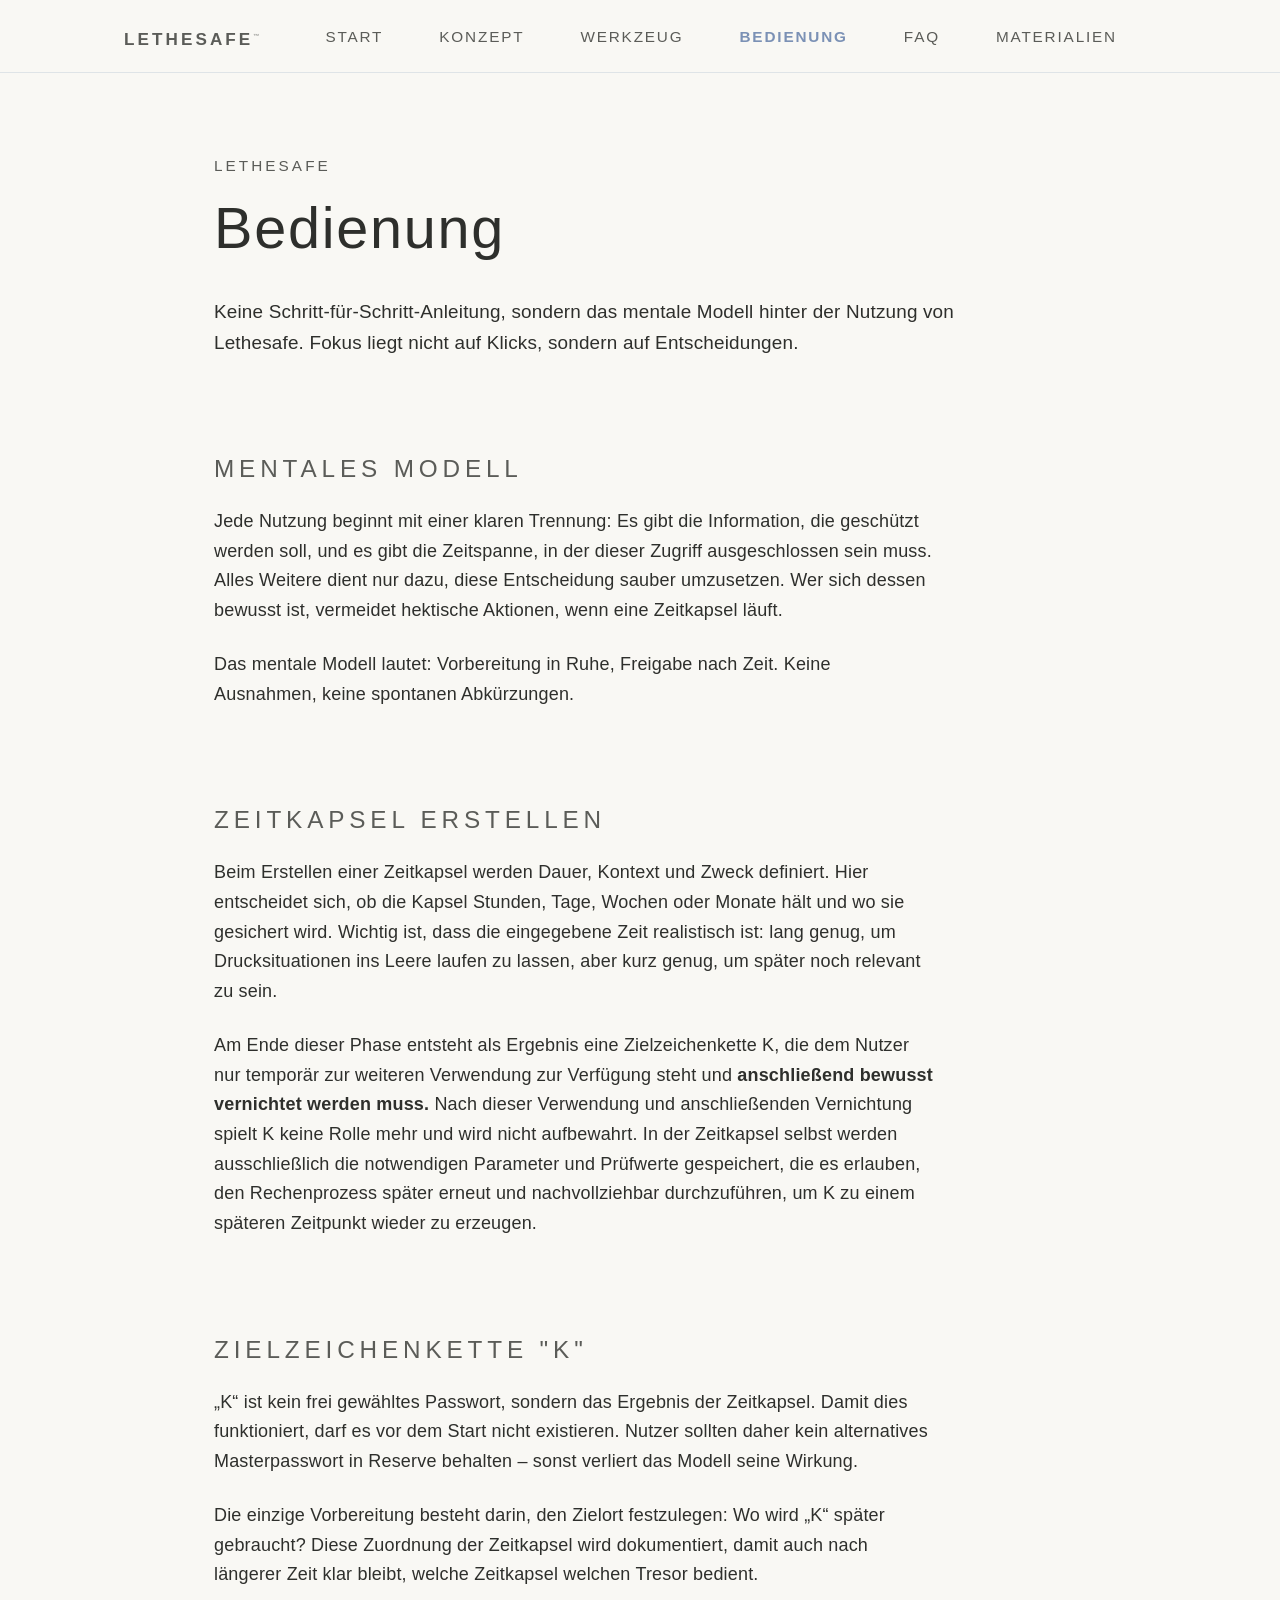
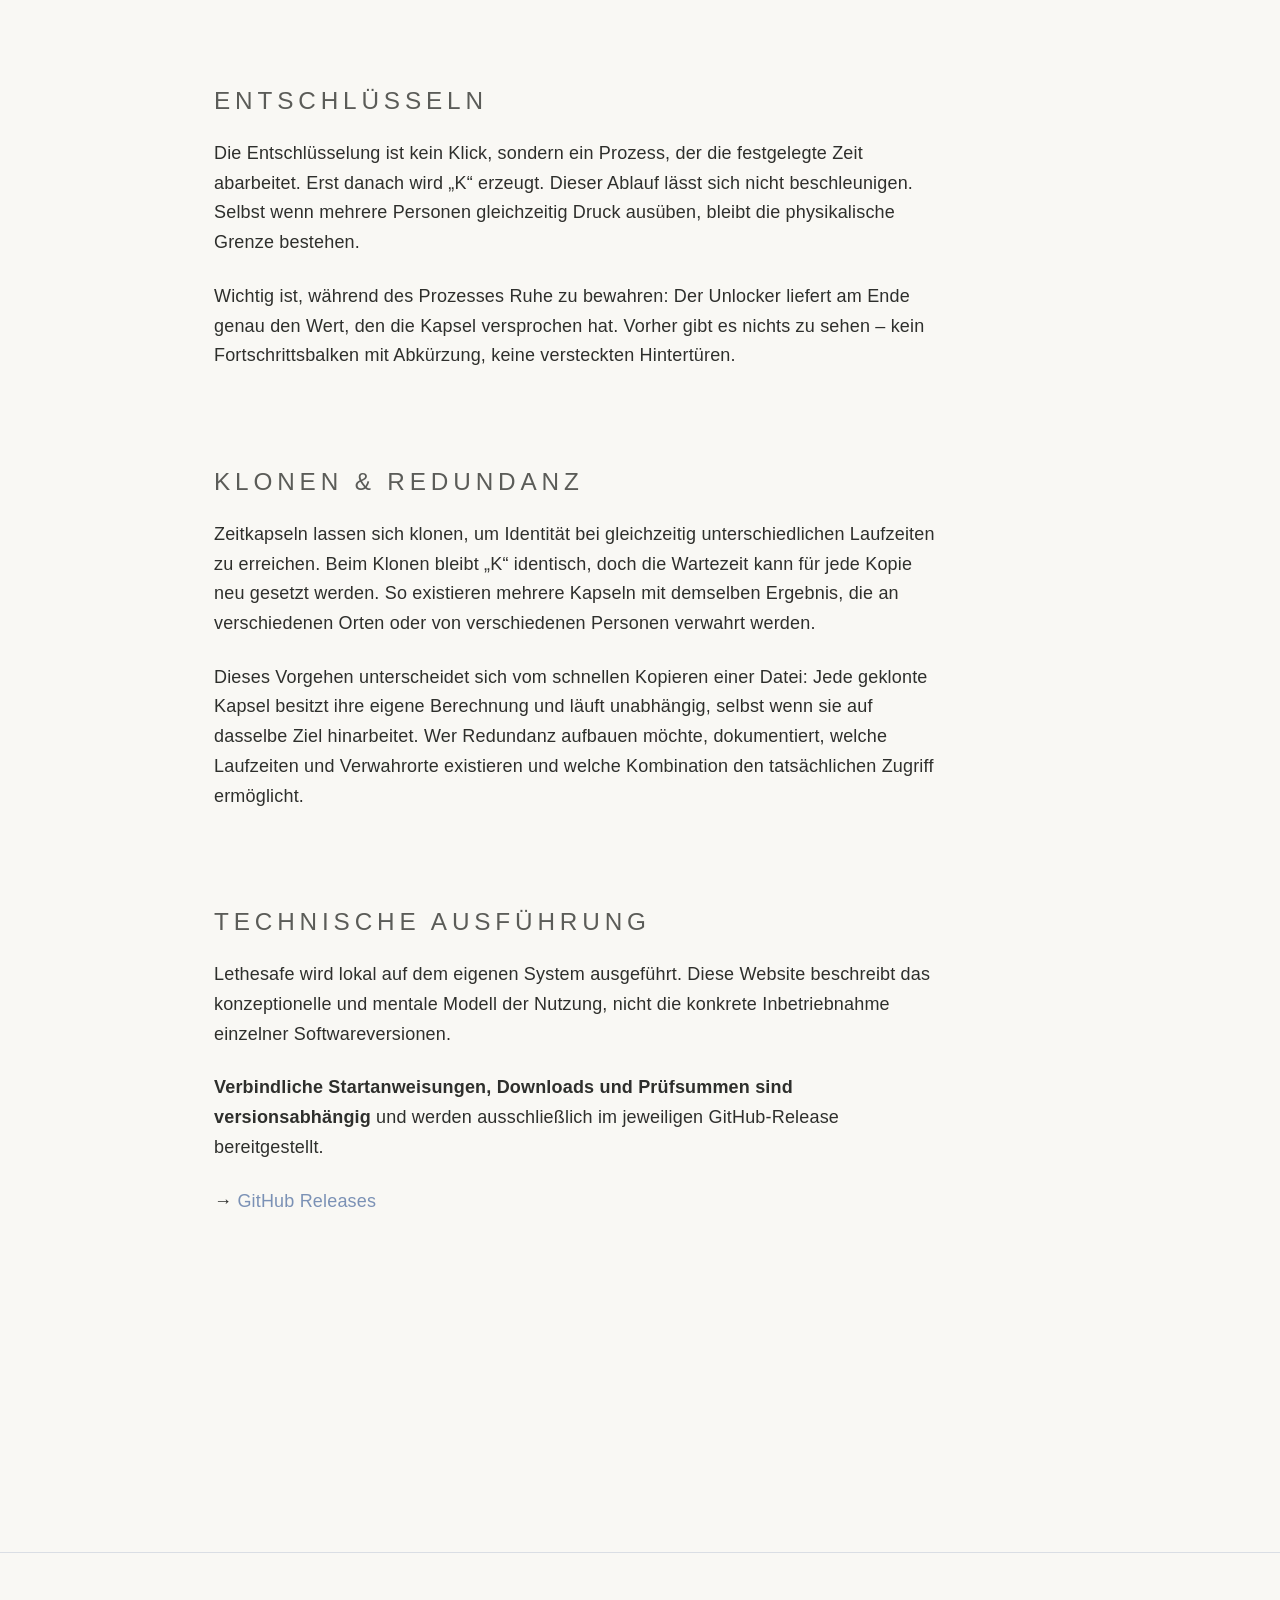
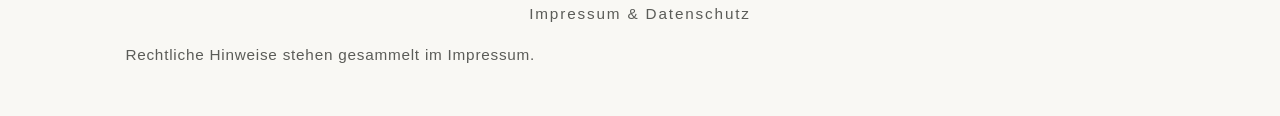
==== bedienung.html @ 9b29e233 "docs: add sitemap, robots.txt and meta descriptions" ====
<!DOCTYPE html>
<html lang="de">

<head>
  <meta charset="UTF-8" />
  <meta name="viewport" content="width=device-width, initial-scale=1.0" />
  <meta name="robots" content="index, follow" />
  <meta name="description"
    content="Diese Seite beschreibt das mentale Modell hinter der Nutzung von Lethesafe. Fokus liegt auf Entscheidungen, Zeitplanung und verantwortungsvoller Anwendung, nicht auf Klickanleitungen." />

  <title>Lethesafe – Bedienung</title>
  <link rel="stylesheet" href="style.css" />
</head>

<body>
  <header class="ls-header">
    <div class="ls-header-inner">
      <a class="ls-brand" href="index.html">Lethesafe<sup style="font-size:0.35em; opacity:0.6;">&trade;</sup></a>
      <nav class="ls-nav" aria-label="Hauptnavigation">
        <a href="index.html">Start</a>
        <a href="konzept.html">Konzept</a>
        <a href="werkzeug.html">Werkzeug</a>
        <a href="bedienung.html" aria-current="page">Bedienung</a>
        <a href="faq.html">FAQ</a>
        <a href="materialien.html">Materialien</a>
      </nav>
    </div>
  </header>

  <main class="ls-longform">
    <section>
      <div class="page-label">Lethesafe</div>
      <h1>Bedienung</h1>
      <p class="page-lead">
        Keine Schritt-für-Schritt-Anleitung, sondern das mentale Modell hinter der Nutzung von Lethesafe. Fokus liegt
        nicht auf Klicks, sondern auf Entscheidungen.
      </p>
    </section>

    <section>
      <h2>Mentales Modell</h2>
      <p>
        Jede Nutzung beginnt mit einer klaren Trennung: Es gibt die Information, die geschützt werden soll, und es gibt
        die Zeitspanne, in der dieser Zugriff ausgeschlossen sein muss. Alles Weitere dient nur dazu, diese Entscheidung
        sauber umzusetzen. Wer sich dessen bewusst ist, vermeidet hektische Aktionen, wenn eine Zeitkapsel läuft.
      </p>
      <p>
        Das mentale Modell lautet: Vorbereitung in Ruhe, Freigabe nach Zeit. Keine Ausnahmen, keine spontanen
        Abkürzungen.
      </p>
    </section>

    <section>
      <h2>Zeitkapsel erstellen</h2>
      <p>
        Beim Erstellen einer Zeitkapsel werden Dauer, Kontext und Zweck definiert. Hier entscheidet sich, ob die Kapsel
        Stunden, Tage, Wochen oder Monate hält und wo sie gesichert wird. Wichtig ist, dass die eingegebene Zeit
        realistisch ist:
        lang genug, um Drucksituationen ins Leere laufen zu lassen, aber kurz genug, um später noch relevant zu sein.
      </p>
      <p>
        Am Ende dieser Phase entsteht als Ergebnis eine Zielzeichenkette K, die dem Nutzer nur temporär zur weiteren
        Verwendung zur Verfügung steht und <b>anschließend bewusst vernichtet werden muss.</b>

        Nach dieser Verwendung und anschließenden Vernichtung spielt K keine Rolle mehr und wird nicht aufbewahrt. In
        der Zeitkapsel selbst werden ausschließlich die notwendigen Parameter und Prüfwerte gespeichert, die es
        erlauben, den Rechenprozess später erneut und nachvollziehbar durchzuführen, um K zu einem späteren Zeitpunkt
        wieder zu erzeugen.
      </p>
    </section>

    <section>
      <h2>Zielzeichenkette "K"</h2>
      <p>
        „K“ ist kein frei gewähltes Passwort, sondern das Ergebnis der Zeitkapsel. Damit dies funktioniert, darf es vor
        dem Start nicht existieren. Nutzer sollten daher kein alternatives Masterpasswort in Reserve
        behalten – sonst verliert das Modell seine Wirkung.
      </p>
      <p>
        Die einzige Vorbereitung besteht darin, den Zielort festzulegen: Wo wird „K“ später gebraucht? Diese Zuordnung
        der Zeitkapsel
        wird dokumentiert, damit auch nach längerer Zeit klar bleibt, welche Zeitkapsel welchen Tresor bedient.
      </p>
    </section>

    <section>
      <h2>Entschlüsseln</h2>
      <p>
        Die Entschlüsselung ist kein Klick, sondern ein Prozess, der die festgelegte Zeit abarbeitet. Erst danach wird
        „K“ erzeugt. Dieser Ablauf lässt sich nicht beschleunigen. Selbst wenn mehrere Personen gleichzeitig Druck
        ausüben, bleibt die physikalische Grenze bestehen.
      </p>
      <p>
        Wichtig ist, während des Prozesses Ruhe zu bewahren: Der Unlocker liefert am Ende genau den Wert, den die Kapsel
        versprochen hat. Vorher gibt es nichts zu sehen – kein Fortschrittsbalken mit Abkürzung, keine versteckten
        Hintertüren.
      </p>
    </section>

    <section>
      <h2>Klonen &amp; Redundanz</h2>
      <p>
        Zeitkapseln lassen sich klonen, um Identität bei gleichzeitig unterschiedlichen Laufzeiten zu erreichen. Beim
        Klonen bleibt „K“ identisch, doch die Wartezeit kann für jede Kopie neu gesetzt werden. So existieren mehrere
        Kapseln mit demselben Ergebnis, die an verschiedenen Orten oder von verschiedenen Personen verwahrt werden.
      </p>
      <p>
        Dieses Vorgehen unterscheidet sich vom schnellen Kopieren einer Datei: Jede geklonte Kapsel besitzt ihre eigene
        Berechnung und läuft unabhängig, selbst wenn sie auf dasselbe Ziel hinarbeitet. Wer Redundanz aufbauen möchte,
        dokumentiert, welche Laufzeiten und Verwahrorte existieren und welche Kombination den tatsächlichen Zugriff
        ermöglicht.
      </p>
    </section>

    <section>
      <h2>Technische Ausführung</h2>
      <p>
        Lethesafe wird lokal auf dem eigenen System ausgeführt.
        Diese Website beschreibt das konzeptionelle und mentale Modell der Nutzung,
        nicht die konkrete Inbetriebnahme einzelner Softwareversionen.
      </p>
      <p>
        <b>Verbindliche Startanweisungen, Downloads und Prüfsummen sind versionsabhängig</b>
        und werden ausschließlich im jeweiligen GitHub-Release bereitgestellt.
      </p>
      <p>
        → <a href="https://github.com/ronsteg/lethesafe-core/releases" target="_blank" rel="noopener">
          GitHub Releases
        </a>
      </p>
    </section>

  </main>

  <footer class="ls-footer">
    <nav class="ls-footer-nav">
      <a href="impressum.html">Impressum &amp; Datenschutz</a>
    </nav>
    <p class="ls-footer-note">Rechtliche Hinweise stehen gesammelt im Impressum.</p>
  </footer>
</body>

</html>
---- style.css ----
:root {
  color-scheme: only light;
  font-size: 18px;
  --bg: #f9f8f4;
  --text: #2e2f2c;
  --muted: #5b5c58;
  --accent: #7b91b5;
}

*,
*::before,
*::after {
  box-sizing: border-box;
}

body {
  margin: 0;
  font-family: "Inter", "Helvetica Neue", Arial, sans-serif;
  background: var(--bg);
  color: var(--text);
  line-height: 1.65;
  letter-spacing: 0.01em;
}

a {
  color: var(--accent);
  text-decoration: none;
  border-bottom: 1px solid transparent;
  transition: border-color 0.2s ease, color 0.2s ease;
}

a:hover,
a:focus-visible {
  border-bottom-color: var(--accent);
}

.ls-header {
  border-bottom: 1px solid rgba(123, 145, 181, 0.2);
  background: var(--bg);
}

.ls-header-inner {
  max-width: 1080px;
  margin: 0 auto;
  padding: 24px 24px 16px;
  display: flex;
  flex-wrap: wrap;
  align-items: center;
  justify-content: space-between;
  gap: 24px;
}

.ls-brand {
  font-weight: 600;
  letter-spacing: 0.18em;
  text-transform: uppercase;
  color: var(--muted);
  font-size: 0.95rem;
  flex: 0 0 auto;
}

.ls-brand sup {
  font-size: 0.6em;
}

.ls-nav {
  display: flex;
  flex: 1 1 auto;
  justify-content: center;
  flex-wrap: wrap;
  gap: 56px;
  letter-spacing: 0.12em;
  font-size: 0.85rem;
  text-transform: uppercase;
}

.ls-nav a {
  color: var(--muted);
  padding-bottom: 6px;
}

.ls-nav a:hover,
.ls-nav a:focus-visible {
  color: var(--text);
}

main {
  max-width: 960px;
  margin: 0 auto;
  padding: 80px 24px 120px;
}

section {
  margin-bottom: 96px;
}

h1,
h2,
h3 {
  font-weight: 500;
  line-height: 1.2;
  margin: 0 0 32px;
  letter-spacing: 0.03em;
}

h1 {
  font-size: clamp(2.4rem, 4.5vw, 3.8rem);
}

h2 {
  font-size: 1.35rem;
  color: var(--muted);
  text-transform: uppercase;
  letter-spacing: 0.2em;
  margin-bottom: 24px;
}

h3 {
  font-size: 1.6rem;
}

p {
  margin: 0 0 24px;
  max-width: 72ch;
}

ul {
  list-style: none;
  padding: 0;
  margin: 0;
  display: grid;
  gap: 8px;
}

ul li {
  padding-left: 0;
}

.hero {
  text-align: center;
  padding-top: 40px;
}

.hero p {
  margin-left: auto;
  margin-right: auto;
}

.hero .subline {
  font-size: 1.2rem;
  color: var(--muted);
}

.hero .note {
  font-size: 1rem;
  color: var(--muted);
  letter-spacing: 0.08em;
  text-transform: uppercase;
}

.timeline {
  display: flex;
  align-items: center;
  justify-content: space-between;
  gap: 48px;
  margin: 64px auto 8px;
  color: var(--muted);
  font-size: 1rem;
  max-width: 860px;
}

.timeline .line {
  flex: 1 1 100%;
  height: 1px;
  background: var(--accent);
}

.timeline-label {
  text-align: center;
  color: var(--muted);
  font-size: 0.9rem;
  letter-spacing: 0.3em;
}

.list-inline {
  grid-template-columns: repeat(auto-fit, minmax(160px, 1fr));
  gap: 16px;
  text-transform: uppercase;
  letter-spacing: 0.15em;
  font-size: 0.85rem;
  color: var(--muted);
}

.section-title {
  font-size: 1rem;
  font-weight: 600;
  letter-spacing: 0.25em;
  color: var(--muted);
  margin-bottom: 20px;
  text-transform: uppercase;
}

.problem-text,
.page-lead {
  font-size: 1.05rem;
}

.perspective {
  text-align: center;
}

.perspective .core {
  font-size: 1.5rem;
  line-height: 1.5;
  margin-bottom: 40px;
}

.comparison {
  display: grid;
  grid-template-columns: repeat(auto-fit, minmax(260px, 1fr));
  gap: 24px;
  border-top: 1px solid rgba(123, 145, 181, 0.4);
  border-bottom: 1px solid rgba(123, 145, 181, 0.4);
  padding: 32px 0;
}

.comparison div {
  padding: 8px 0;
}

.comparison strong {
  text-transform: uppercase;
  letter-spacing: 0.2em;
  font-size: 0.85rem;
  color: var(--muted);
}

.comparison p {
  margin-top: 12px;
}

.flow {
  display: grid;
  justify-items: center;
  gap: 12px;
  font-size: 1.05rem;
}

.flow span {
  text-align: center;
}

.flow .focus {
  color: var(--accent);
  font-weight: 600;
  letter-spacing: 0.15em;
}

.highlight {
  font-weight: 600;
  font-size: 1.3rem;
  margin-top: 40px;
  color: var(--text);
  text-align: center;
}

.k-info ul {
  gap: 12px;
}

.merksatz {
  font-size: 1.2rem;
  text-align: center;
  color: var(--accent);
  letter-spacing: 0.08em;
  margin-top: 32px;
}

.status-grid {
  display: grid;
  grid-template-columns: repeat(auto-fit, minmax(200px, 1fr));
  gap: 16px;
}

.status-item {
  border-top: 1px solid rgba(123, 145, 181, 0.5);
  padding-top: 12px;
  font-size: 0.95rem;
}

.cta {
  border-top: 1px solid rgba(123, 145, 181, 0.4);
  padding-top: 32px;
  display: flex;
  flex-wrap: wrap;
  gap: 16px;
  justify-content: center;
}

.cta a {
  color: var(--accent);
  letter-spacing: 0.1em;
}

.materials-links {
  display: grid;
  gap: 12px;
  margin-top: 24px;
  margin-bottom: 40px;
}

.materials-links a {
  color: var(--accent);
  letter-spacing: 0.04em;
}

.ls-placeholder {
  max-width: 64ch;
  font-size: 1.05rem;
}

.page-label {
  font-size: 0.85rem;
  letter-spacing: 0.2em;
  text-transform: uppercase;
  color: var(--muted);
  margin-bottom: 16px;
}

.ls-longform {
  max-width: 900px;
}

.konzept-timeline {
  display: flex;
  flex-direction: column;
  align-items: center;
  gap: 12px;
  margin: 48px auto 32px;
}

.konzept-timeline svg {
  width: 100%;
  max-width: 700px;
  height: 24px;
}

.konzept-timeline span {
  letter-spacing: 0.08em;
  color: var(--muted);
  font-size: 0.95rem;
}

.konzept-section h2 {
  color: var(--text);
  letter-spacing: 0.08em;
}

.konzept-section .section-number {
  font-size: 0.75rem;
  letter-spacing: 0.35em;
  color: var(--muted);
  text-transform: uppercase;
  display: block;
  margin-bottom: 12px;
}

.konzept-section p {
  max-width: 78ch;
}

a[aria-current="page"] {
  font-weight: bold;
  color: #7b91b5;
}

.ls-footer {
  margin-top: 120px;
  padding: 48px 24px;
  border-top: 1px solid rgba(123, 145, 181, 0.25);
  text-align: center;
  color: var(--muted);
  font-size: 0.85rem;
}

.ls-footer-nav {
  margin-bottom: 16px;
  letter-spacing: 0.12em;
}

.ls-footer-nav a {
  color: var(--muted);
}

.ls-footer-meta {
  opacity: 0.7;
}

.ls-footer-note {
  margin: 0;
  font-size: 0.85rem;
  letter-spacing: 0.05em;
  color: var(--muted);
}

.back-link {
  display: inline-flex;
  align-items: center;
  gap: 8px;
  font-size: 0.9rem;
  letter-spacing: 0.1em;
  margin-bottom: 32px;
}

.back-link::before {
  content: "←";
}

.ls-list {
  list-style: none;
  padding-left: 0;
  margin: 1.2rem 0 1.4rem 0;
}

.ls-list li {
  margin: 0.1rem 0;
}

.ls-faq summary::after {
  content: " (Antwort anzeigen)";
  font-weight: normal;
  font-size: 0.9em;
  opacity: 0.5;
    display: block;
  margin-bottom: 0.8rem;
}

.ls-faq[open] summary::after {
  content: "";
  margin-bottom: 1rem;
}

.ls-faq-block-label {
  margin: 2.5rem 0 1rem;
  letter-spacing: 0.08em;
  text-transform: uppercase;
  opacity: 0.5;
}

/* visuelle Klammer */
.ls-list.framed {
  border-left: 2px solid rgba(0, 0, 0, 0.15);
  padding-left: 1.2rem;
  color: var(--muted);
}

.core {
  color: var(--text);
  letter-spacing: 0.28em;
  text-align: center;
}

@media (max-width: 640px) {
  .ls-header-inner {
    padding: 20px;
  }

  main {
    padding: 60px 20px 80px;
  }

  section {
    margin-bottom: 72px;
  }

  .ls-nav {
    gap: 12px;
    font-size: 0.8rem;
  }

  .timeline {
    flex-direction: column;
  }

  .timeline .line {
    width: 100%;
  }
}
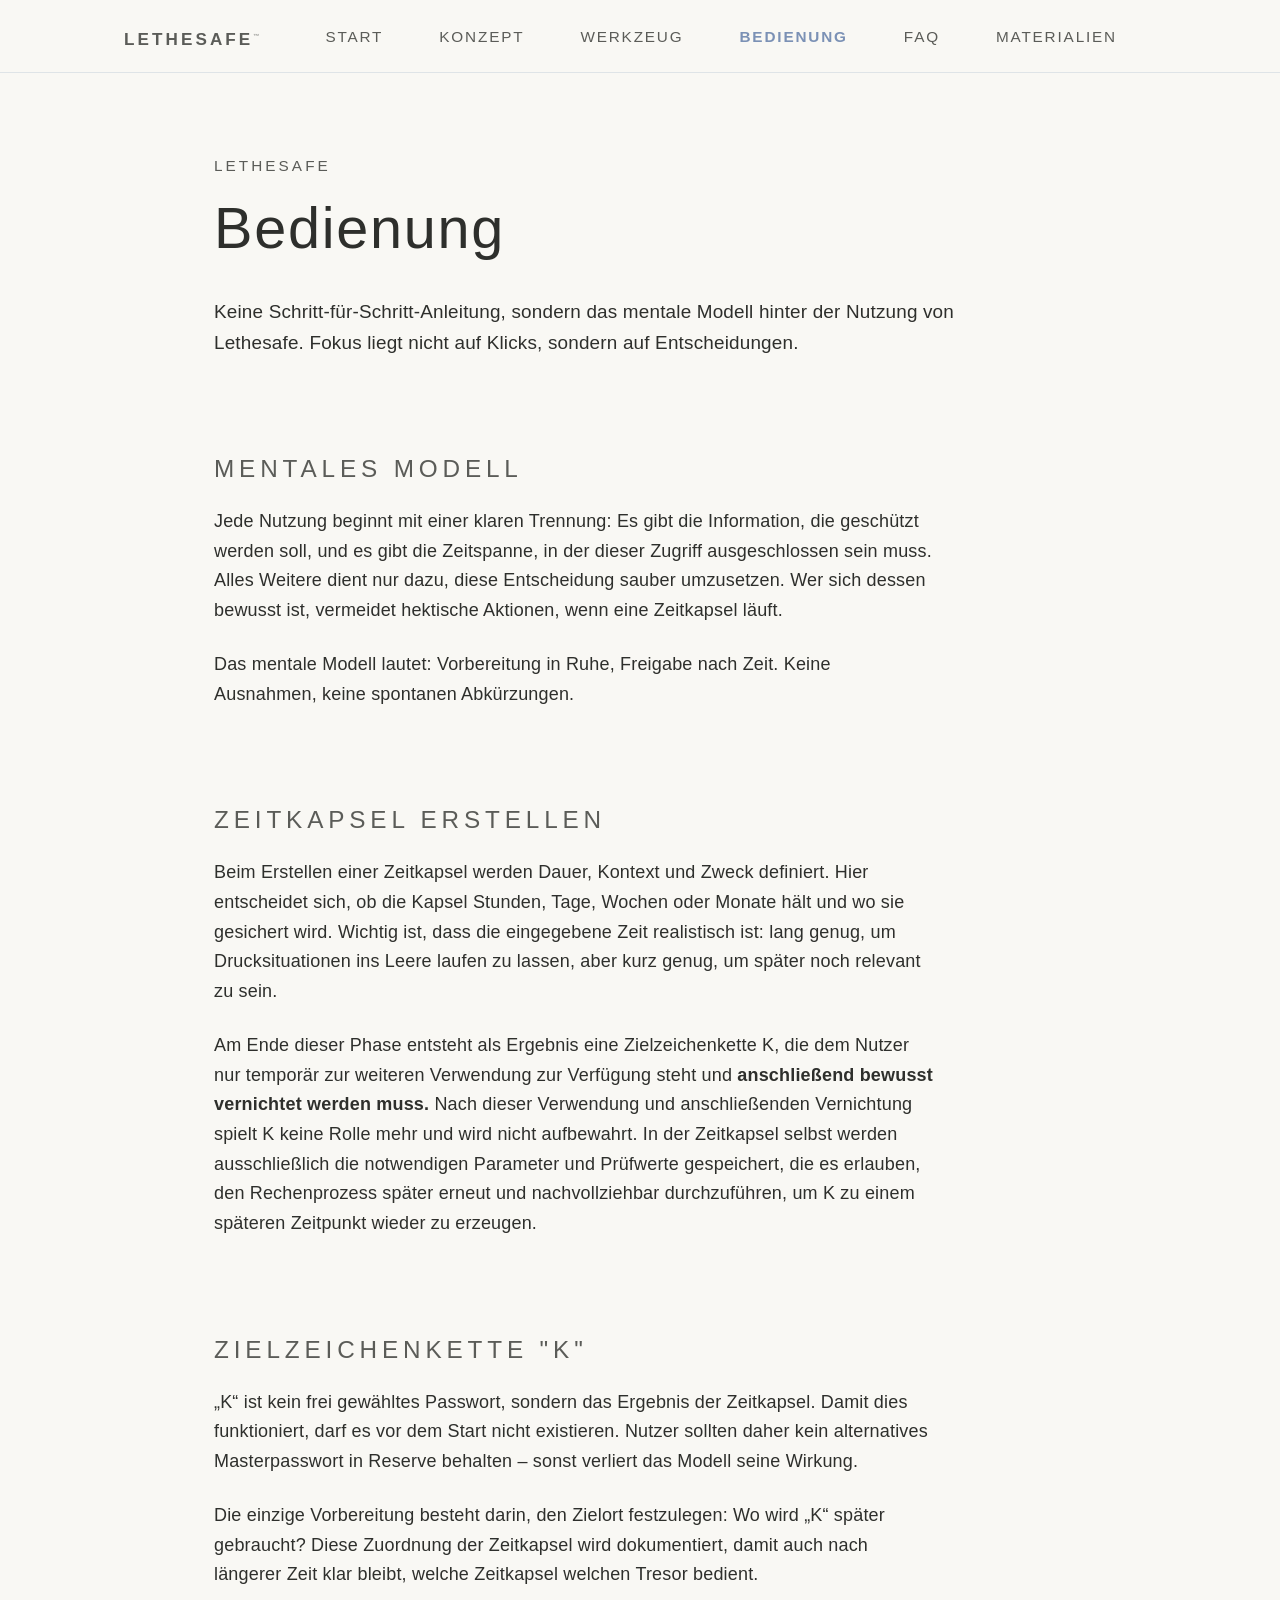
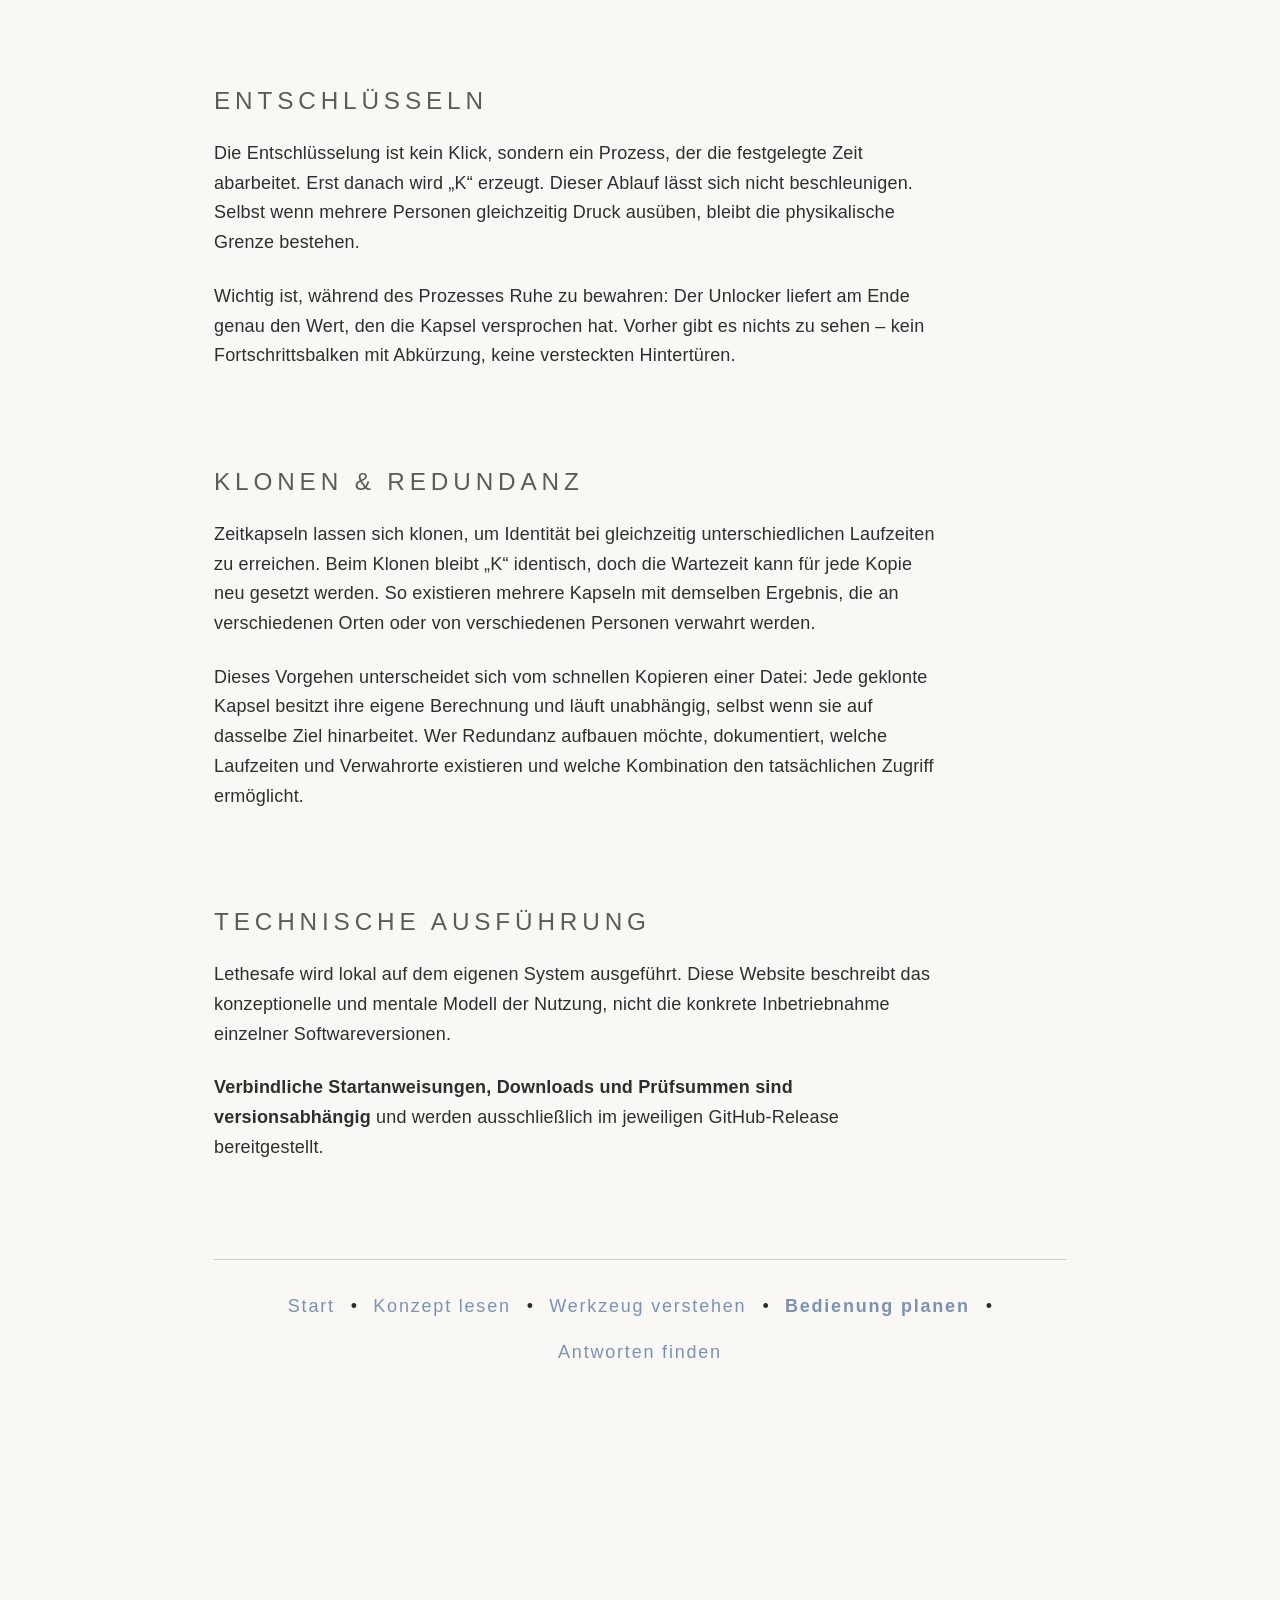
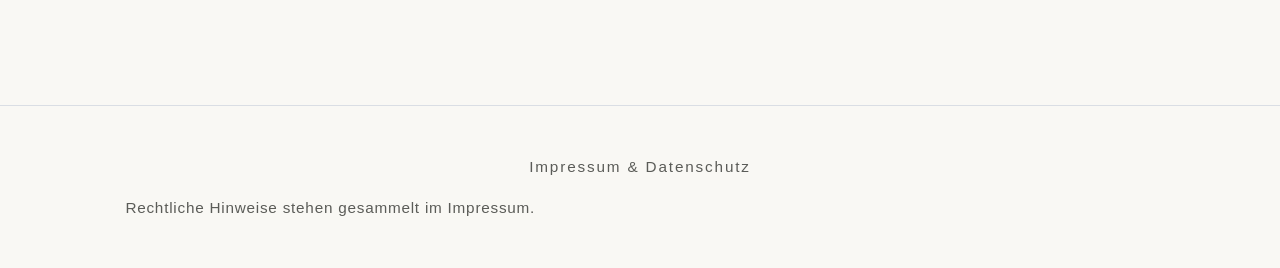
==== commit 82c16324: "Clean up website content, navigation, links, and content references" ====
--- a/bedienung.html
+++ b/bedienung.html
@@ -9,6 +9,8 @@
     content="Diese Seite beschreibt das mentale Modell hinter der Nutzung von Lethesafe. Fokus liegt auf Entscheidungen, Zeitplanung und verantwortungsvoller Anwendung, nicht auf Klickanleitungen." />
 
   <title>Lethesafe – Bedienung</title>
+  <link rel="canonical" href="https://lethesafe.org/bedienung.html">
+  <link rel="alternate" hreflang="de" href="https://lethesafe.org/bedienung.html">
   <link rel="stylesheet" href="style.css" />
 </head>
 
@@ -123,11 +125,16 @@
         <b>Verbindliche Startanweisungen, Downloads und Prüfsummen sind versionsabhängig</b>
         und werden ausschließlich im jeweiligen GitHub-Release bereitgestellt.
       </p>
-      <p>
-        → <a href="https://github.com/ronsteg/lethesafe-core/releases" target="_blank" rel="noopener">
-          GitHub Releases
-        </a>
-      </p>
+    </section>
+
+    <section>
+      <div class="cta">
+        <a href="index.html">Start</a> &bull;
+        <a href="konzept.html">Konzept lesen</a> &bull;
+        <a href="werkzeug.html">Werkzeug verstehen</a> &bull;
+        <a href="bedienung.html"><b>Bedienung planen</b></a> &bull;
+        <a href="faq.html">Antworten finden</a>
+      </div>
     </section>
 
   </main>
--- a/style.css
+++ b/style.css
@@ -163,32 +163,21 @@
   align-items: center;
   justify-content: space-between;
   gap: 48px;
-  margin: 64px auto 8px;
+  margin: 0;
+  margin-top:48px;
   color: var(--muted);
   font-size: 1rem;
-  max-width: 860px;
+}
+
+.timeline-explainer {
+  padding-top: 40px;
+  text-align: center;
 }
 
 .timeline .line {
-  flex: 1 1 100%;
+  flex: 1 1 30%;
   height: 1px;
   background: var(--accent);
-}
-
-.timeline-label {
-  text-align: center;
-  color: var(--muted);
-  font-size: 0.9rem;
-  letter-spacing: 0.3em;
-}
-
-.list-inline {
-  grid-template-columns: repeat(auto-fit, minmax(160px, 1fr));
-  gap: 16px;
-  text-transform: uppercase;
-  letter-spacing: 0.15em;
-  font-size: 0.85rem;
-  color: var(--muted);
 }
 
 .section-title {
@@ -250,12 +239,6 @@
   text-align: center;
 }
 
-.flow .focus {
-  color: var(--accent);
-  font-weight: 600;
-  letter-spacing: 0.15em;
-}
-
 .highlight {
   font-weight: 600;
   font-size: 1.3rem;
@@ -274,18 +257,6 @@
   color: var(--accent);
   letter-spacing: 0.08em;
   margin-top: 32px;
-}
-
-.status-grid {
-  display: grid;
-  grid-template-columns: repeat(auto-fit, minmax(200px, 1fr));
-  gap: 16px;
-}
-
-.status-item {
-  border-top: 1px solid rgba(123, 145, 181, 0.5);
-  padding-top: 12px;
-  font-size: 0.95rem;
 }
 
 .cta {
@@ -314,11 +285,6 @@
   letter-spacing: 0.04em;
 }
 
-.ls-placeholder {
-  max-width: 64ch;
-  font-size: 1.05rem;
-}
-
 .page-label {
   font-size: 0.85rem;
   letter-spacing: 0.2em;
@@ -329,26 +295,6 @@
 
 .ls-longform {
   max-width: 900px;
-}
-
-.konzept-timeline {
-  display: flex;
-  flex-direction: column;
-  align-items: center;
-  gap: 12px;
-  margin: 48px auto 32px;
-}
-
-.konzept-timeline svg {
-  width: 100%;
-  max-width: 700px;
-  height: 24px;
-}
-
-.konzept-timeline span {
-  letter-spacing: 0.08em;
-  color: var(--muted);
-  font-size: 0.95rem;
 }
 
 .konzept-section h2 {
@@ -392,28 +338,11 @@
   color: var(--muted);
 }
 
-.ls-footer-meta {
-  opacity: 0.7;
-}
-
 .ls-footer-note {
   margin: 0;
   font-size: 0.85rem;
   letter-spacing: 0.05em;
   color: var(--muted);
-}
-
-.back-link {
-  display: inline-flex;
-  align-items: center;
-  gap: 8px;
-  font-size: 0.9rem;
-  letter-spacing: 0.1em;
-  margin-bottom: 32px;
-}
-
-.back-link::before {
-  content: "←";
 }
 
 .ls-list {
@@ -440,49 +369,8 @@
   margin-bottom: 1rem;
 }
 
-.ls-faq-block-label {
-  margin: 2.5rem 0 1rem;
-  letter-spacing: 0.08em;
-  text-transform: uppercase;
-  opacity: 0.5;
-}
-
-/* visuelle Klammer */
-.ls-list.framed {
-  border-left: 2px solid rgba(0, 0, 0, 0.15);
-  padding-left: 1.2rem;
-  color: var(--muted);
-}
-
 .core {
   color: var(--text);
   letter-spacing: 0.28em;
   text-align: center;
 }
-
-@media (max-width: 640px) {
-  .ls-header-inner {
-    padding: 20px;
-  }
-
-  main {
-    padding: 60px 20px 80px;
-  }
-
-  section {
-    margin-bottom: 72px;
-  }
-
-  .ls-nav {
-    gap: 12px;
-    font-size: 0.8rem;
-  }
-
-  .timeline {
-    flex-direction: column;
-  }
-
-  .timeline .line {
-    width: 100%;
-  }
-}
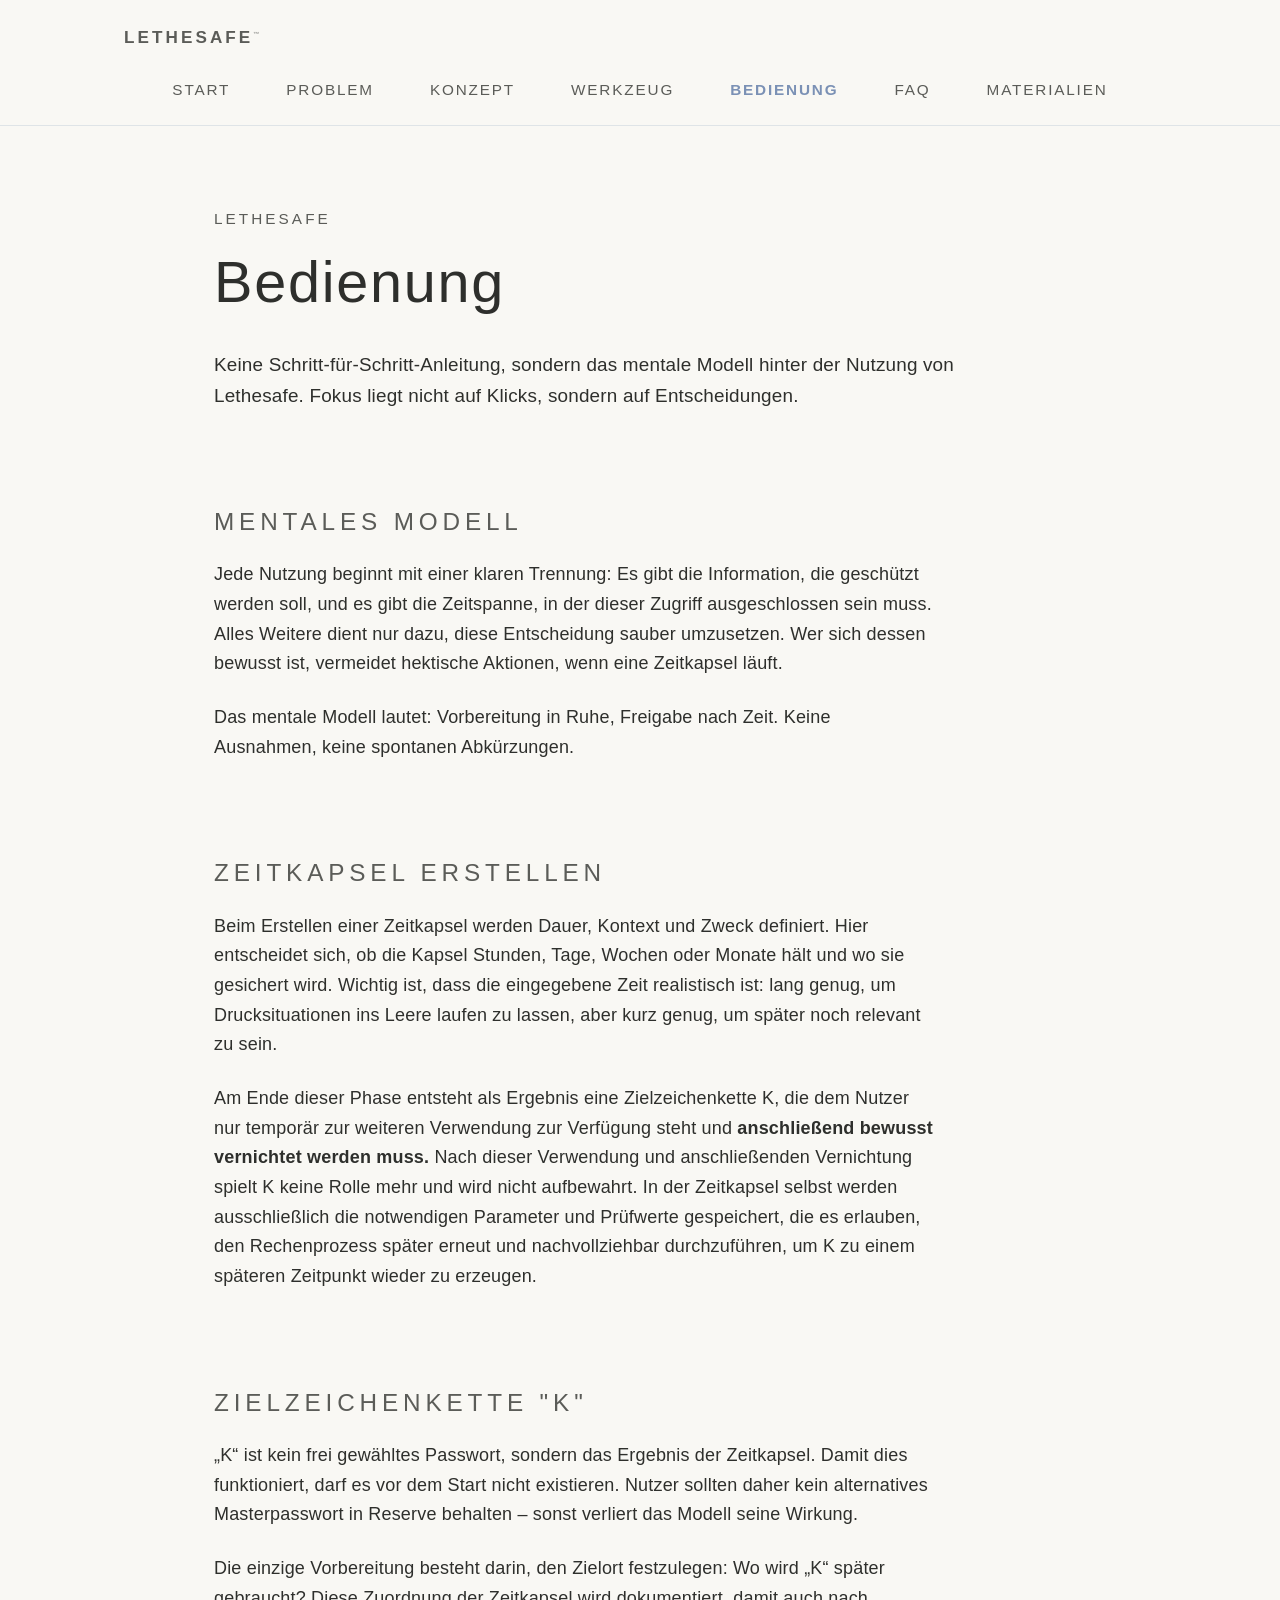
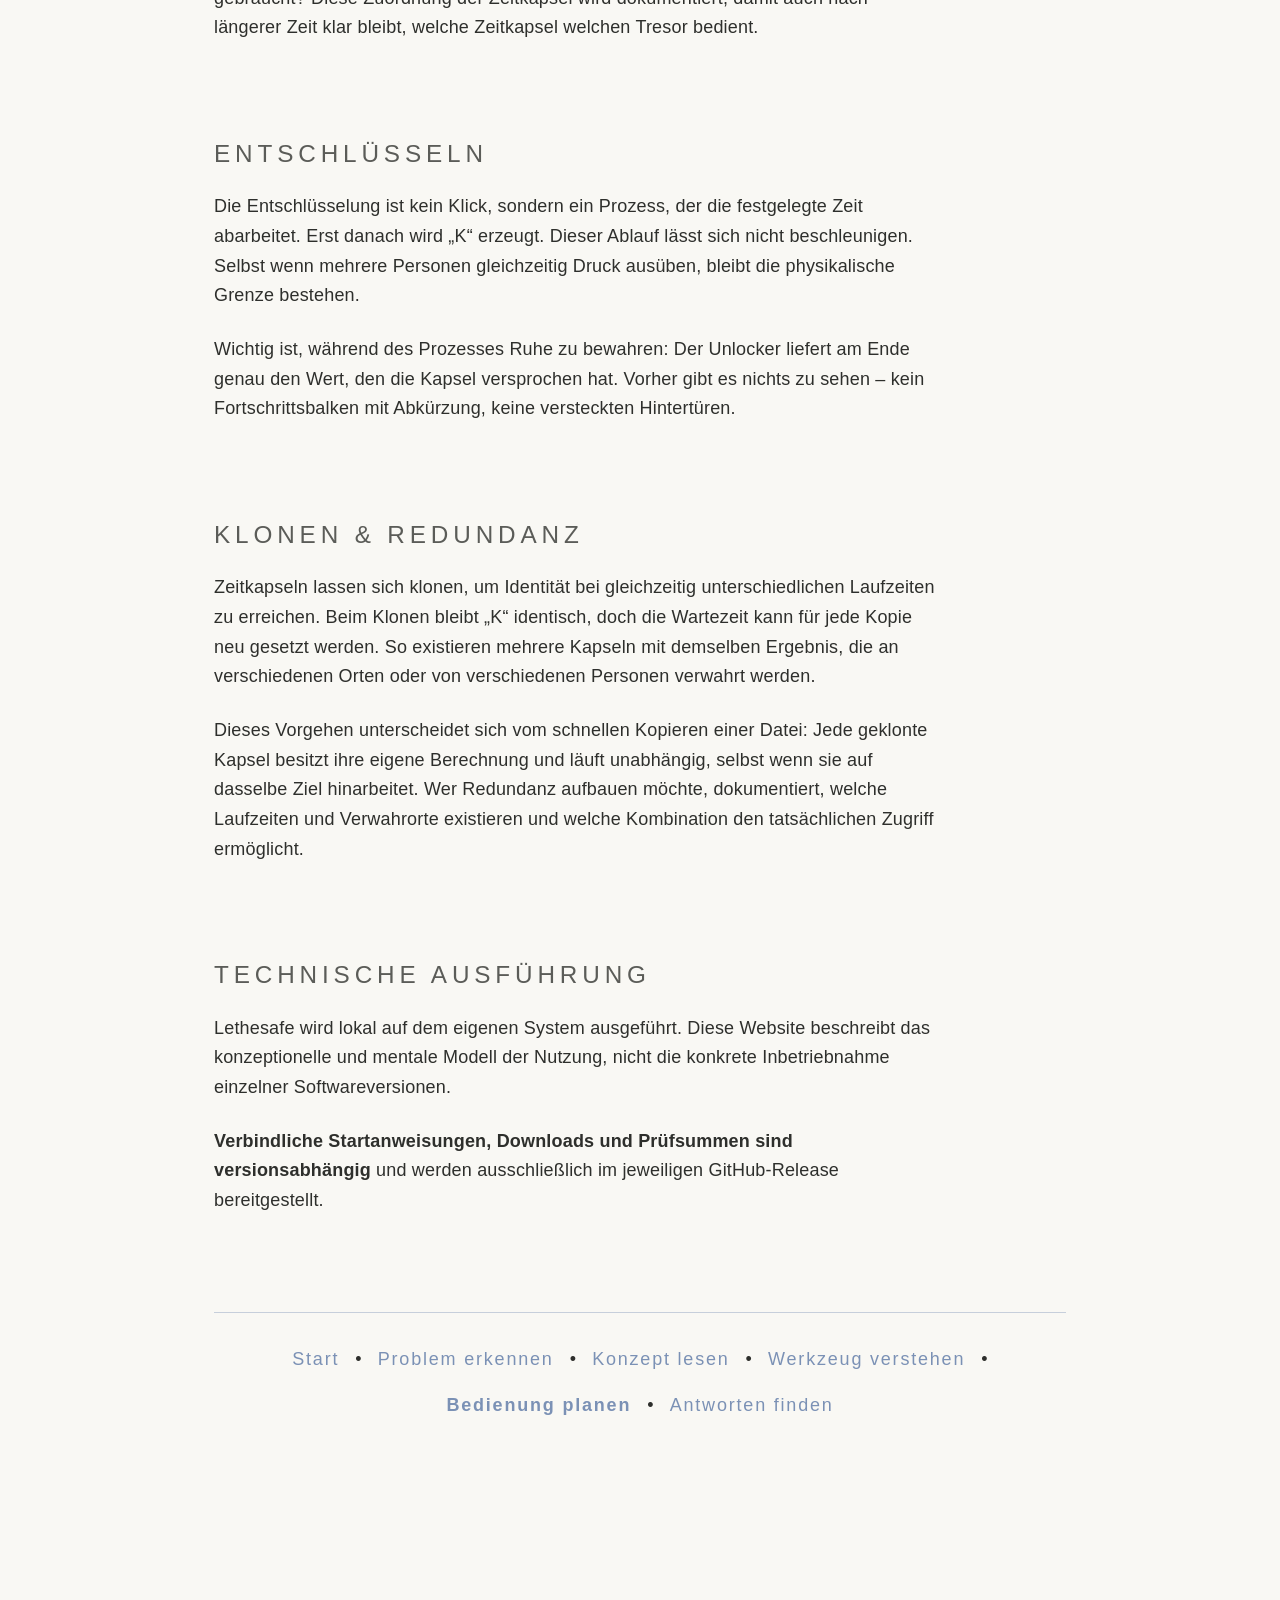
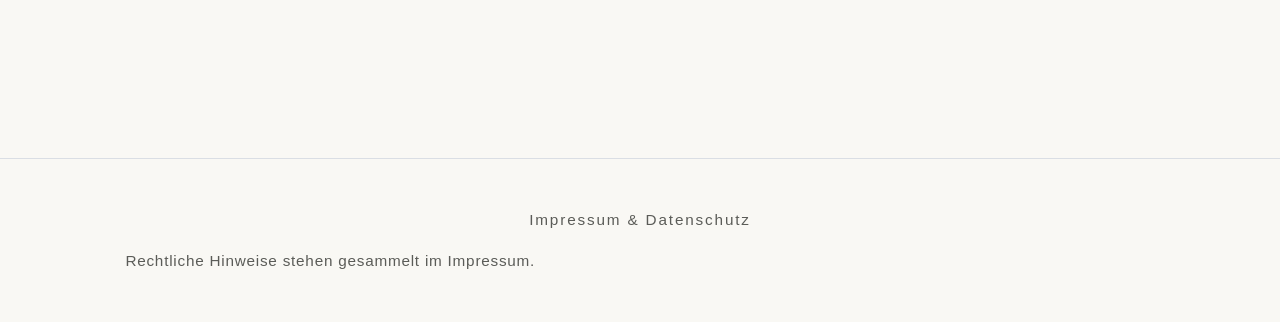
==== commit 75223e43: "Add problem statement page and minor CSS adjustments" ====
--- a/bedienung.html
+++ b/bedienung.html
@@ -20,6 +20,7 @@
       <a class="ls-brand" href="index.html">Lethesafe<sup style="font-size:0.35em; opacity:0.6;">&trade;</sup></a>
       <nav class="ls-nav" aria-label="Hauptnavigation">
         <a href="index.html">Start</a>
+        <a href="problem.html">Problem</a>
         <a href="konzept.html">Konzept</a>
         <a href="werkzeug.html">Werkzeug</a>
         <a href="bedienung.html" aria-current="page">Bedienung</a>
@@ -130,6 +131,7 @@
     <section>
       <div class="cta">
         <a href="index.html">Start</a> &bull;
+        <a href="problem.html">Problem erkennen</a> &bull;
         <a href="konzept.html">Konzept lesen</a> &bull;
         <a href="werkzeug.html">Werkzeug verstehen</a> &bull;
         <a href="bedienung.html"><b>Bedienung planen</b></a> &bull;
--- a/style.css
+++ b/style.css
@@ -163,21 +163,32 @@
   align-items: center;
   justify-content: space-between;
   gap: 48px;
-  margin: 0;
-  margin-top:48px;
+  margin: 64px auto 8px;
   color: var(--muted);
   font-size: 1rem;
-}
-
-.timeline-explainer {
-  padding-top: 40px;
-  text-align: center;
+  max-width: 860px;
 }
 
 .timeline .line {
-  flex: 1 1 30%;
+  flex: 1 1 100%;
   height: 1px;
   background: var(--accent);
+}
+
+.timeline-label {
+  text-align: center;
+  color: var(--muted);
+  font-size: 0.9rem;
+  letter-spacing: 0.3em;
+}
+
+.list-inline {
+  grid-template-columns: repeat(auto-fit, minmax(160px, 1fr));
+  gap: 16px;
+  text-transform: uppercase;
+  letter-spacing: 0.15em;
+  font-size: 0.85rem;
+  color: var(--muted);
 }
 
 .section-title {
@@ -239,6 +250,12 @@
   text-align: center;
 }
 
+.flow .focus {
+  color: var(--accent);
+  font-weight: 600;
+  letter-spacing: 0.15em;
+}
+
 .highlight {
   font-weight: 600;
   font-size: 1.3rem;
@@ -257,6 +274,18 @@
   color: var(--accent);
   letter-spacing: 0.08em;
   margin-top: 32px;
+}
+
+.status-grid {
+  display: grid;
+  grid-template-columns: repeat(auto-fit, minmax(200px, 1fr));
+  gap: 16px;
+}
+
+.status-item {
+  border-top: 1px solid rgba(123, 145, 181, 0.5);
+  padding-top: 12px;
+  font-size: 0.95rem;
 }
 
 .cta {
@@ -285,6 +314,11 @@
   letter-spacing: 0.04em;
 }
 
+.ls-placeholder {
+  max-width: 64ch;
+  font-size: 1.05rem;
+}
+
 .page-label {
   font-size: 0.85rem;
   letter-spacing: 0.2em;
@@ -295,6 +329,26 @@
 
 .ls-longform {
   max-width: 900px;
+}
+
+.konzept-timeline {
+  display: flex;
+  flex-direction: column;
+  align-items: center;
+  gap: 12px;
+  margin: 48px auto 32px;
+}
+
+.konzept-timeline svg {
+  width: 100%;
+  max-width: 700px;
+  height: 24px;
+}
+
+.konzept-timeline span {
+  letter-spacing: 0.08em;
+  color: var(--muted);
+  font-size: 0.95rem;
 }
 
 .konzept-section h2 {
@@ -338,11 +392,28 @@
   color: var(--muted);
 }
 
+.ls-footer-meta {
+  opacity: 0.7;
+}
+
 .ls-footer-note {
   margin: 0;
   font-size: 0.85rem;
   letter-spacing: 0.05em;
   color: var(--muted);
+}
+
+.back-link {
+  display: inline-flex;
+  align-items: center;
+  gap: 8px;
+  font-size: 0.9rem;
+  letter-spacing: 0.1em;
+  margin-bottom: 32px;
+}
+
+.back-link::before {
+  content: "←";
 }
 
 .ls-list {
@@ -369,8 +440,42 @@
   margin-bottom: 1rem;
 }
 
+.ls-faq-block-label {
+  margin: 2.5rem 0 1rem;
+  letter-spacing: 0.08em;
+  text-transform: uppercase;
+  opacity: 0.5;
+}
+
+/* visuelle Klammer */
+.ls-list.framed {
+  border-left: 2px solid rgba(0, 0, 0, 0.15);
+  padding-left: 1.2rem;
+  color: var(--muted);
+}
+
 .core {
   color: var(--text);
   letter-spacing: 0.28em;
   text-align: center;
 }
+
+@media (max-width: 940px) {
+  .ls-header-inner {
+    padding: 20px;
+  }
+
+  main {
+    padding: 60px 20px 80px;
+  }
+
+  section {
+    margin-bottom: 72px;
+  }
+
+  .ls-nav {
+    gap: 12px;
+    font-size: 0.8rem;
+  }
+
+}
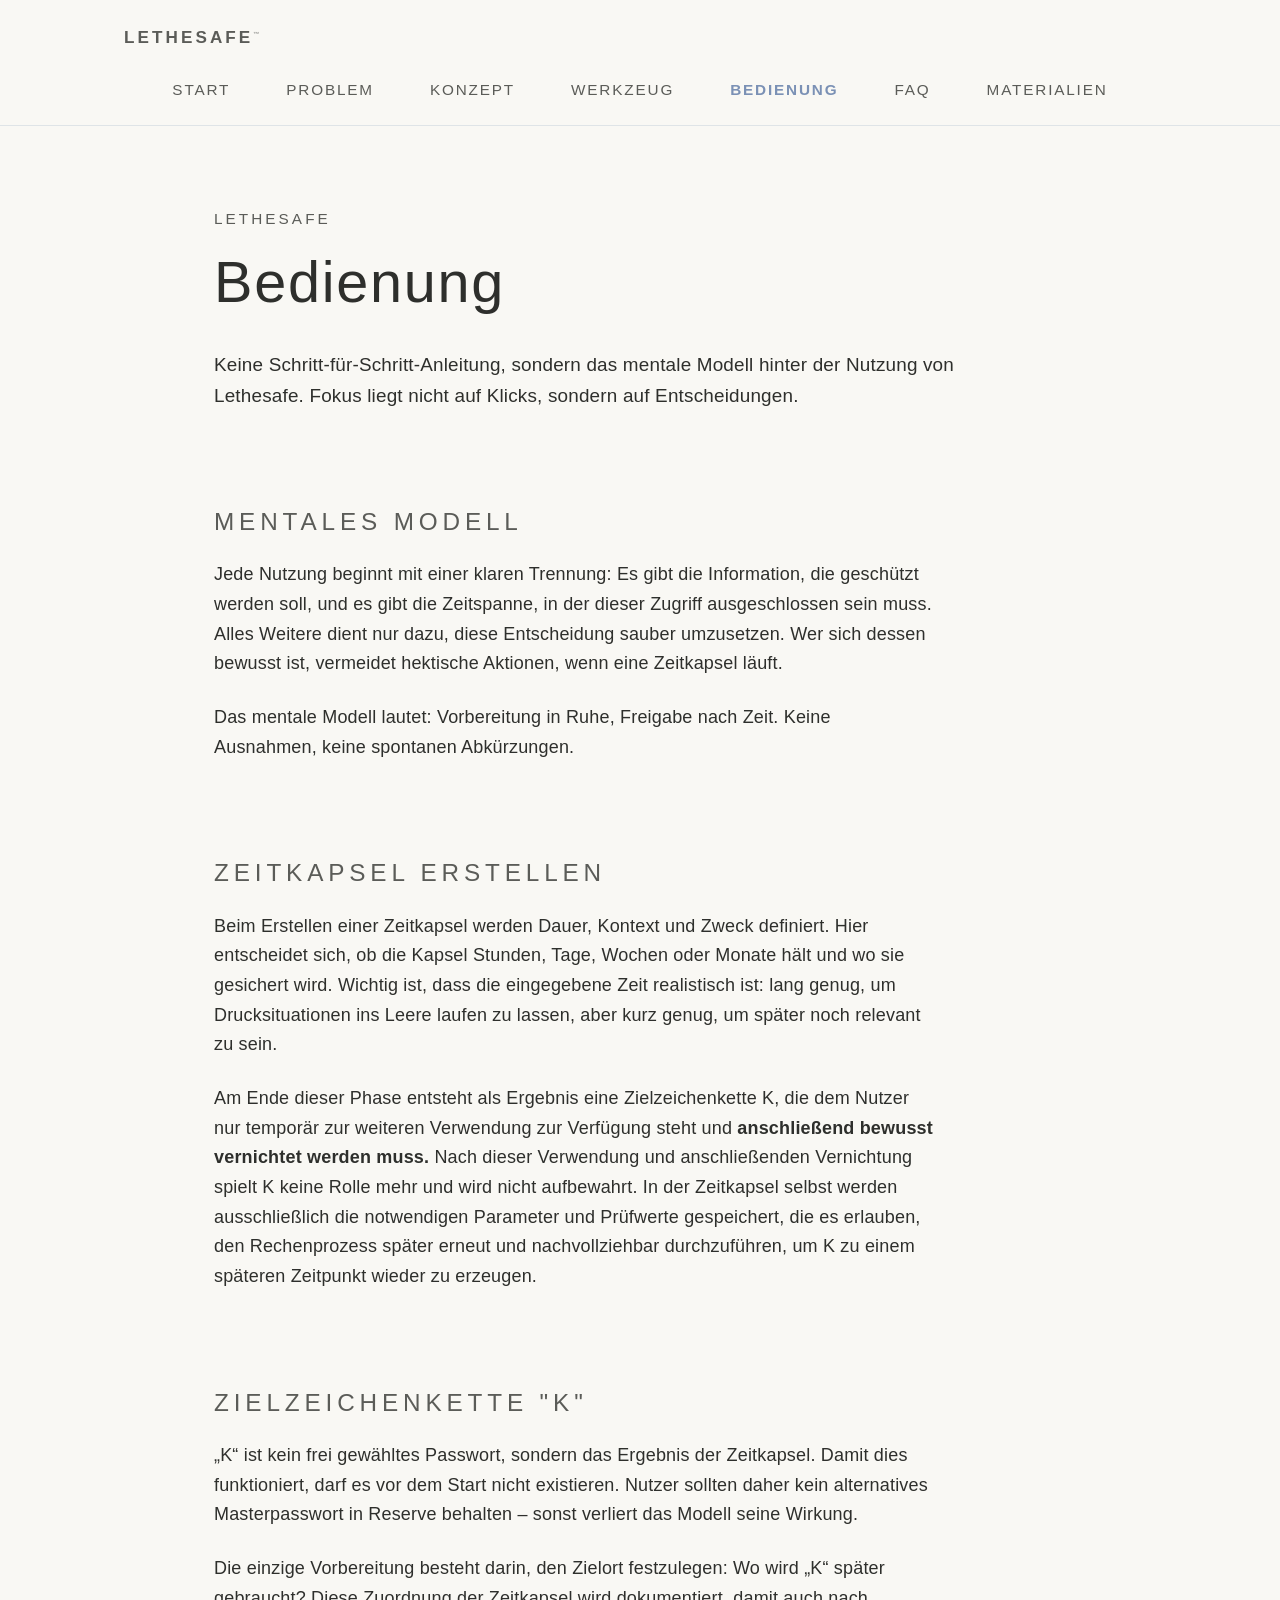
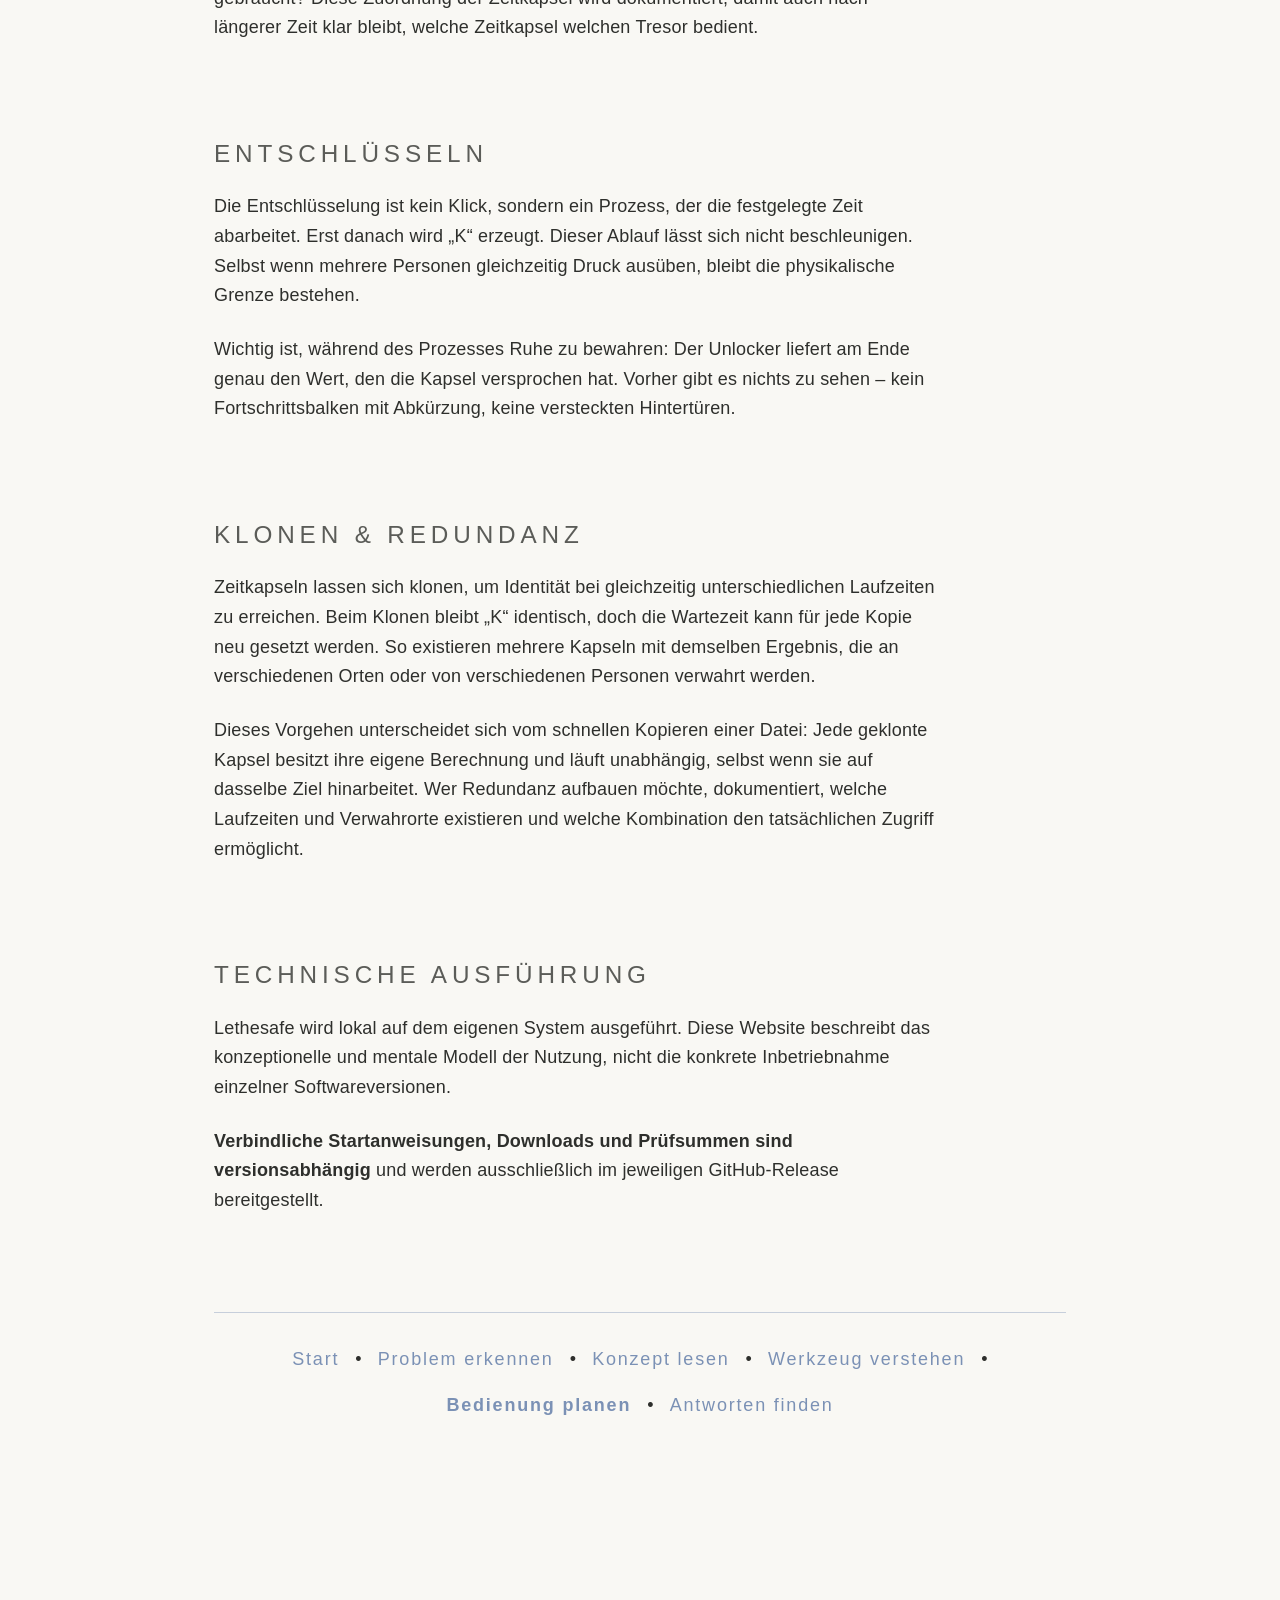
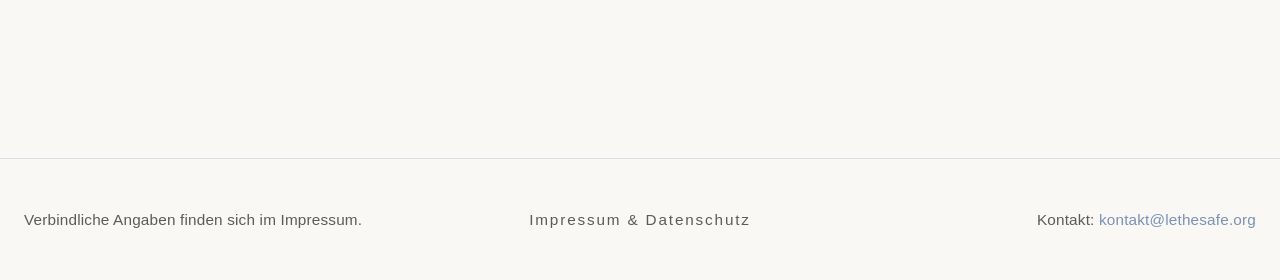
==== commit 11ad1352: "Add Bing verification meta tag and footer contact information" ====
--- a/bedienung.html
+++ b/bedienung.html
@@ -142,11 +142,19 @@
   </main>
 
   <footer class="ls-footer">
-    <nav class="ls-footer-nav">
-      <a href="impressum.html">Impressum &amp; Datenschutz</a>
-    </nav>
-    <p class="ls-footer-note">Rechtliche Hinweise stehen gesammelt im Impressum.</p>
+    <div class="ls-footer-row">
+      <span class="ls-footer-note">
+        Verbindliche Angaben finden sich im Impressum.
+      </span>
+      <nav class="ls-footer-nav">
+        <a href="impressum.html">Impressum &amp; Datenschutz</a>
+      </nav>
+      <span class="ls-footer-kontakt">
+        Kontakt: <a href="mailto:kontakt@lethesafe.org">kontakt@lethesafe.org</a>
+      </span>
+    </div>
   </footer>
+  
 </body>
 
 </html>
--- a/style.css
+++ b/style.css
@@ -378,13 +378,13 @@
   margin-top: 120px;
   padding: 48px 24px;
   border-top: 1px solid rgba(123, 145, 181, 0.25);
-  text-align: center;
   color: var(--muted);
   font-size: 0.85rem;
 }
 
+
 .ls-footer-nav {
-  margin-bottom: 16px;
+  justify-self: center;
   letter-spacing: 0.12em;
 }
 
@@ -397,11 +397,28 @@
 }
 
 .ls-footer-note {
+  justify-self: start;
   margin: 0;
-  font-size: 0.85rem;
-  letter-spacing: 0.05em;
-  color: var(--muted);
-}
+}
+
+.ls-footer-bottom {
+  display: flex;
+  justify-content: space-between;
+  align-items: center;
+  width: 100%;
+}
+
+.ls-footer-row {
+  display: grid;
+  grid-template-columns: 1fr auto 1fr;
+  align-items: center;
+  width: 100%;
+}
+
+.ls-footer-kontakt {
+  justify-self: end;
+}
+
 
 .back-link {
   display: inline-flex;
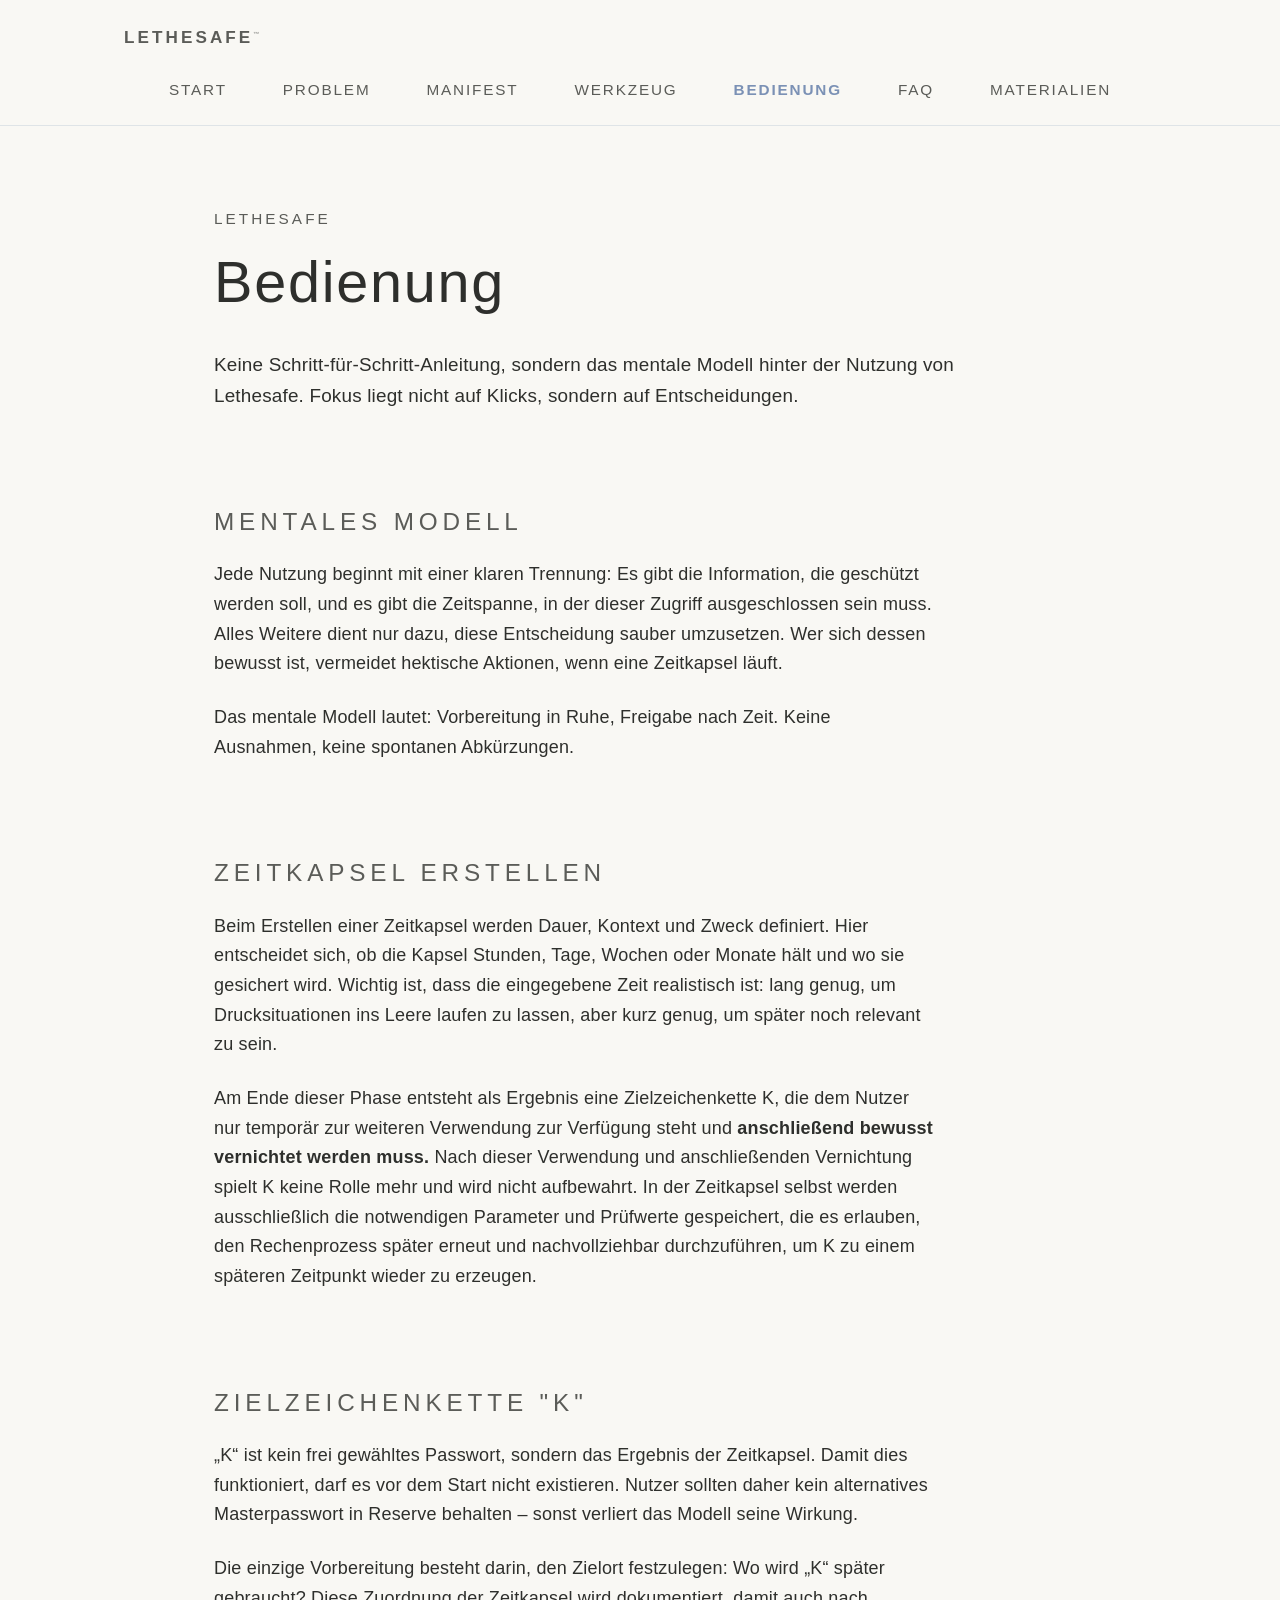
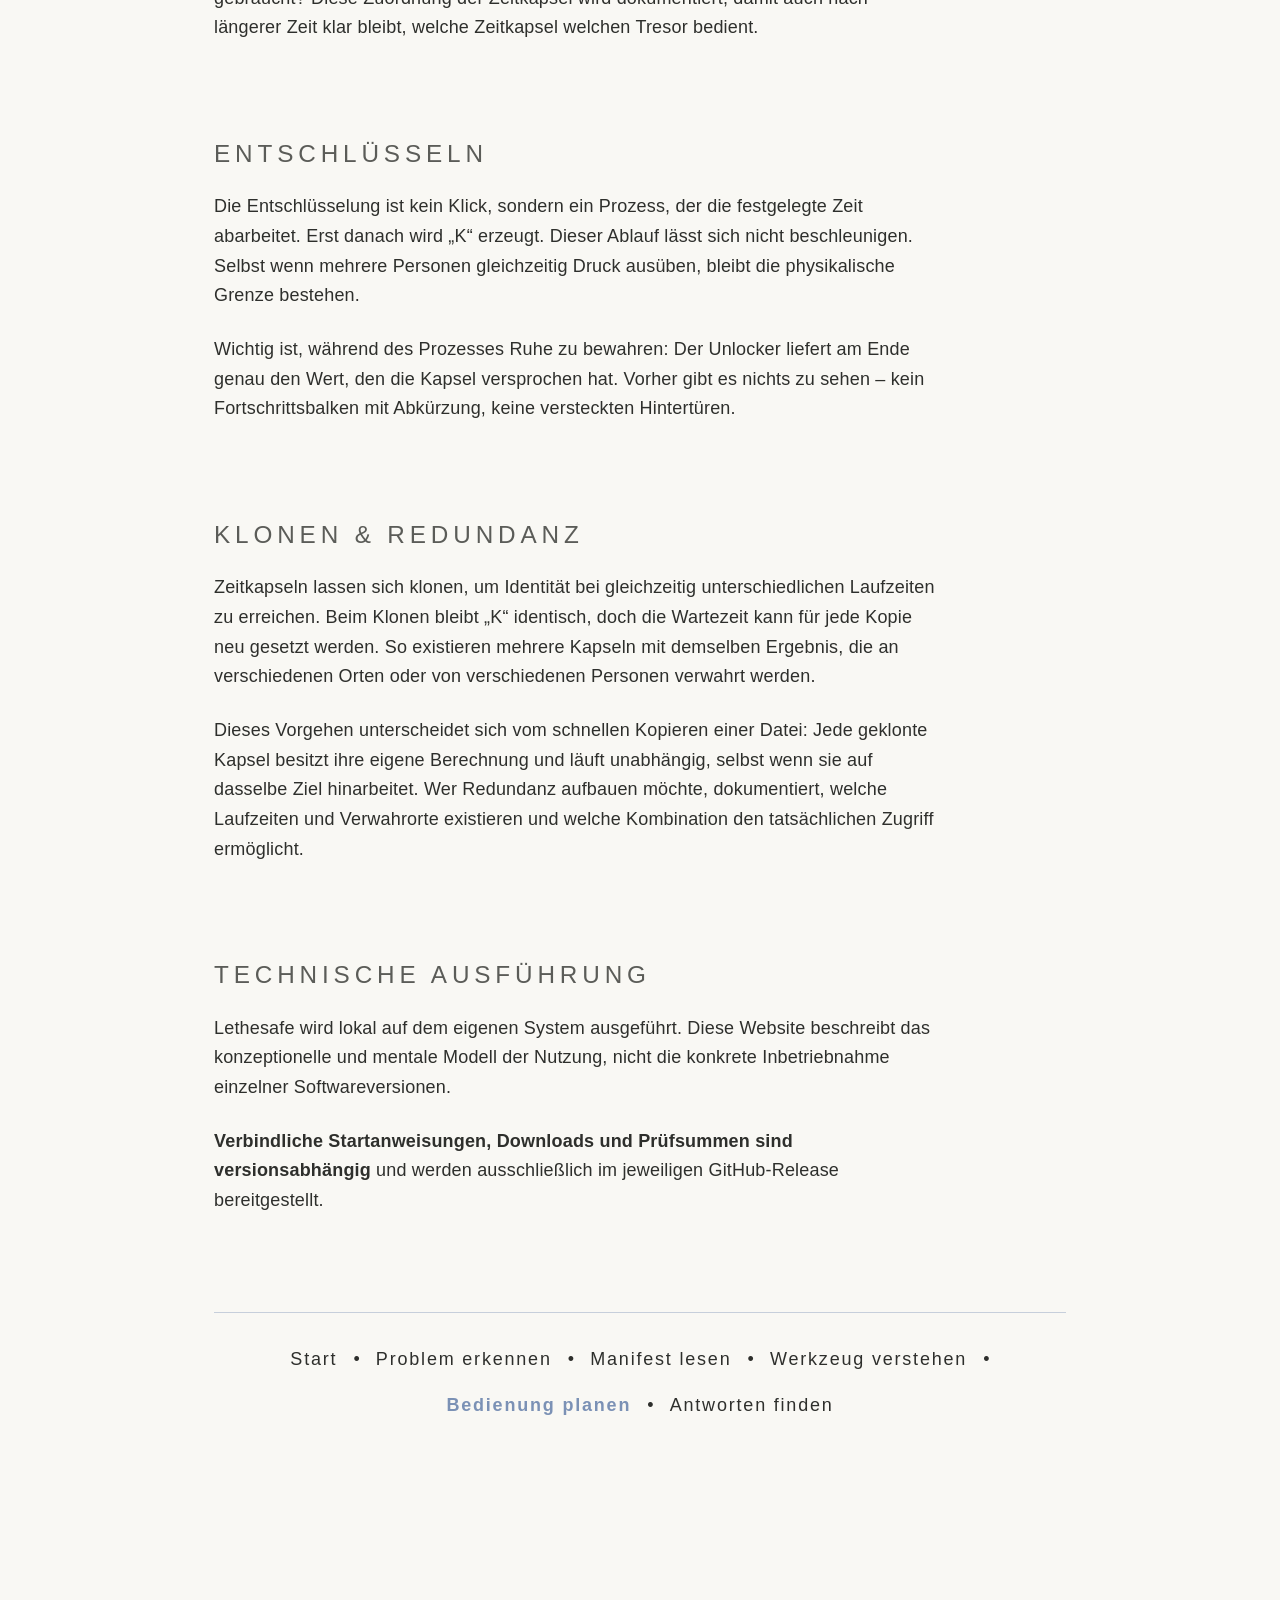
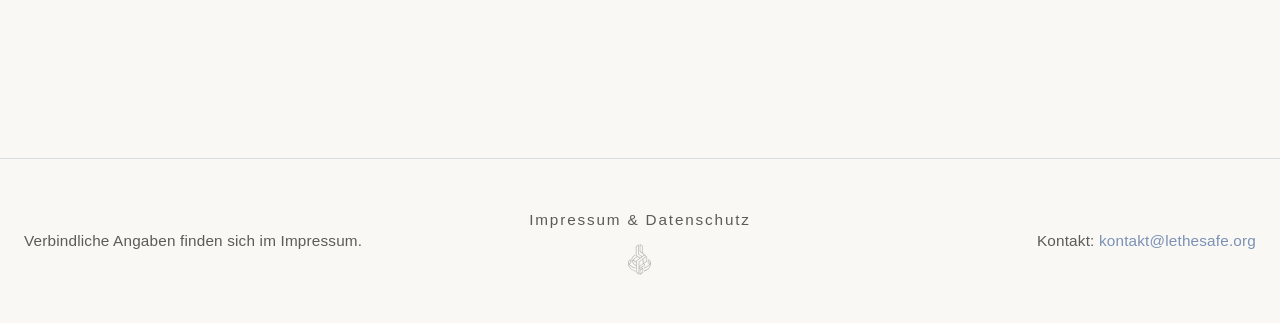
==== commit e6749294: "Replace concept page with manifesto and consolidate canonical documents - Replace concept page with " ====
--- a/bedienung.html
+++ b/bedienung.html
@@ -21,7 +21,7 @@
       <nav class="ls-nav" aria-label="Hauptnavigation">
         <a href="index.html">Start</a>
         <a href="problem.html">Problem</a>
-        <a href="konzept.html">Konzept</a>
+        <a href="manifest.html">Manifest</a>
         <a href="werkzeug.html">Werkzeug</a>
         <a href="bedienung.html" aria-current="page">Bedienung</a>
         <a href="faq.html">FAQ</a>
@@ -132,9 +132,9 @@
       <div class="cta">
         <a href="index.html">Start</a> &bull;
         <a href="problem.html">Problem erkennen</a> &bull;
-        <a href="konzept.html">Konzept lesen</a> &bull;
+        <a href="manifest.html">Manifest lesen</a> &bull;
         <a href="werkzeug.html">Werkzeug verstehen</a> &bull;
-        <a href="bedienung.html"><b>Bedienung planen</b></a> &bull;
+        <a href="bedienung.html" aria-current="page">Bedienung planen</a> &bull;
         <a href="faq.html">Antworten finden</a>
       </div>
     </section>
@@ -146,9 +146,12 @@
       <span class="ls-footer-note">
         Verbindliche Angaben finden sich im Impressum.
       </span>
-      <nav class="ls-footer-nav">
-        <a href="impressum.html">Impressum &amp; Datenschutz</a>
-      </nav>
+      <div class="ls-symbol-footer-wrap">
+        <nav class="ls-footer-nav">
+          <a href="impressum.html">Impressum &amp; Datenschutz</a>
+        </nav>
+        <img class="ls-symbol-mark ls-symbol-footer" src="assets/images/lethesafe-symbol.svg" alt="" aria-hidden="true" loading="lazy" />
+      </div>
       <span class="ls-footer-kontakt">
         Kontakt: <a href="mailto:kontakt@lethesafe.org">kontakt@lethesafe.org</a>
       </span>
@@ -157,4 +160,4 @@
   
 </body>
 
-</html>+</html>
--- a/style.css
+++ b/style.css
@@ -200,6 +200,36 @@
   text-transform: uppercase;
 }
 
+.manifest-figure {
+  margin-top: 96px;
+  margin-bottom: 96px;
+  margin-left: auto;
+  margin-right: auto;
+  max-width: 620px;
+}
+
+.manifest-figure img {
+  display: block;
+  width: 100%;
+  height: auto;
+}
+
+.manifest-figure.manifest-isolated {
+  width: 100%;
+  display: flex;
+  justify-content: center;
+}
+
+.manifest-figure.manifest-isolated img {
+  max-width: 620px;
+  width: 100%;
+  height: auto;
+}
+
+p.manifest-break {
+  margin-bottom: 4rem !important;
+}
+
 .problem-text,
 .page-lead {
   font-size: 1.05rem;
@@ -298,7 +328,7 @@
 }
 
 .cta a {
-  color: var(--accent);
+  color: var(--text);
   letter-spacing: 0.1em;
 }
 
@@ -382,6 +412,33 @@
   font-size: 0.85rem;
 }
 
+.ls-symbol-mark {
+  display: block;
+  height: auto;
+  line-height: 0;
+  fill: currentColor;
+}
+
+.ls-symbol-footer-wrap {
+  display: flex;
+  flex-direction: column;
+  align-items: center;
+  justify-self: center;
+  gap: 12px;
+  text-align: center;
+}
+
+.ls-symbol-footer {
+  width: 23px;
+  opacity: 0.6;
+}
+
+.ls-symbol-divider {
+  width: 36px;
+  display: block;
+  margin: 72px auto;
+  opacity: 0.6;
+}
 
 .ls-footer-nav {
   justify-self: center;
@@ -448,7 +505,7 @@
   font-weight: normal;
   font-size: 0.9em;
   opacity: 0.5;
-    display: block;
+  display: block;
   margin-bottom: 0.8rem;
 }
 
@@ -468,7 +525,7 @@
 .ls-list.framed {
   border-left: 2px solid rgba(0, 0, 0, 0.15);
   padding-left: 1.2rem;
-  color: var(--muted);
+  color: var(--text);
 }
 
 .core {
@@ -494,5 +551,24 @@
     gap: 12px;
     font-size: 0.8rem;
   }
-
+}
+
+@media (max-width: 640px) {
+  .ls-footer-row {
+    grid-template-columns: 1fr;
+    grid-template-rows: auto;
+    row-gap: 16px;
+    text-align: center;
+  }
+
+  .ls-footer-note,
+  .ls-footer-nav,
+  .ls-footer-kontakt,
+  .ls-symbol-footer-wrap {
+    justify-self: center;
+  }
+
+  .ls-footer {
+    padding-top: 48px;
+  }
 }
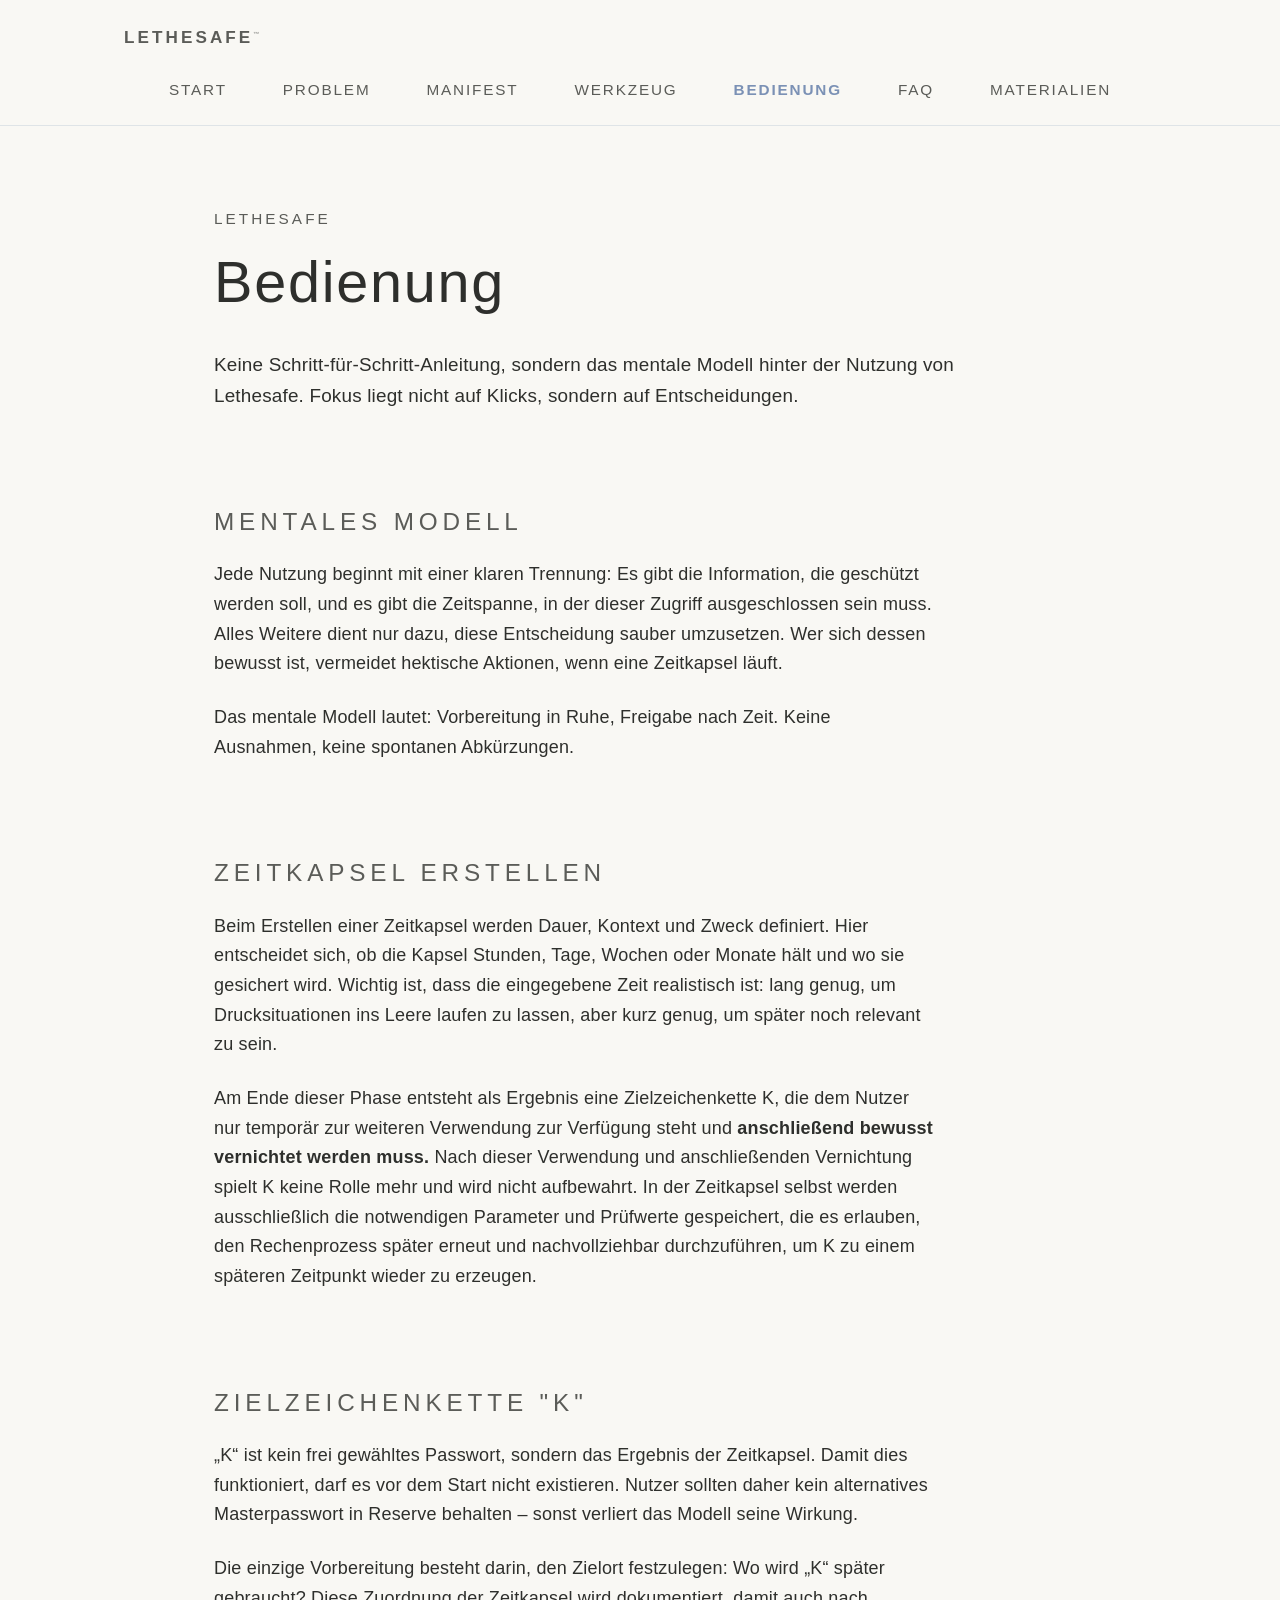
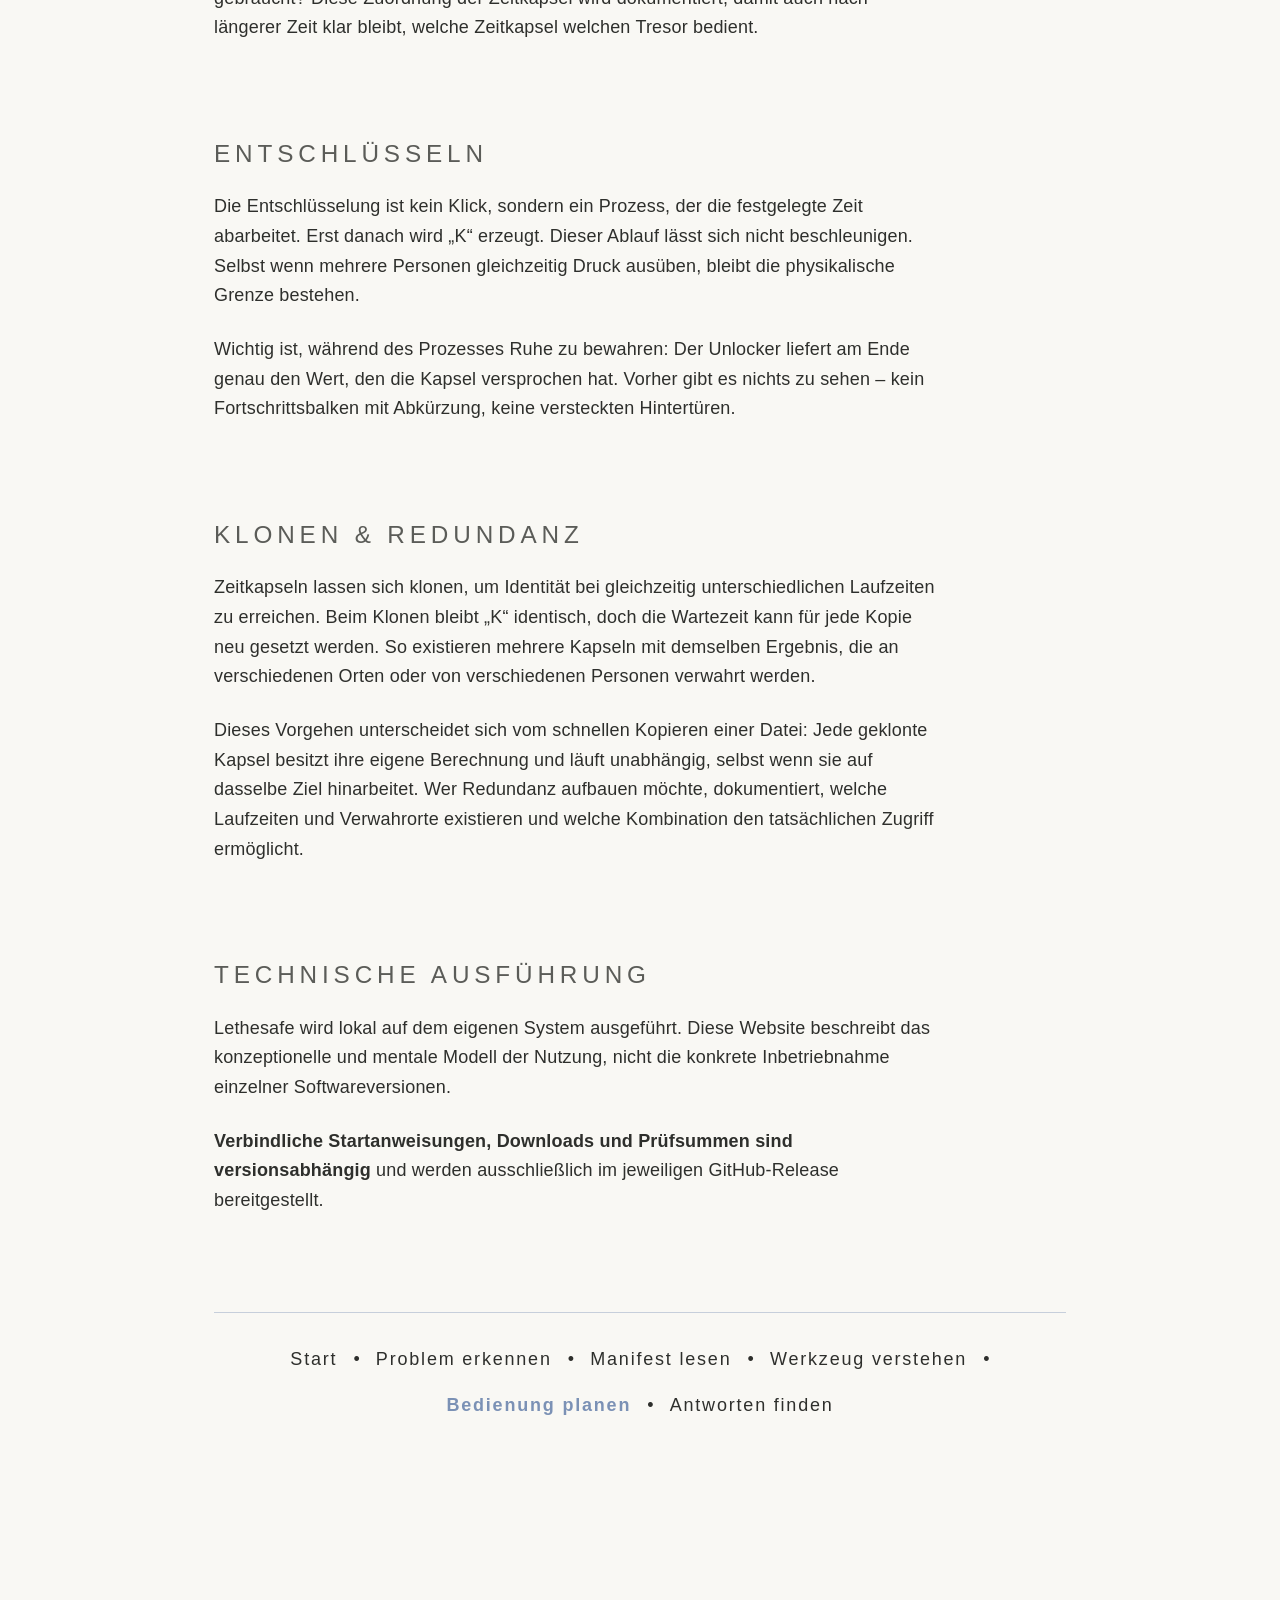
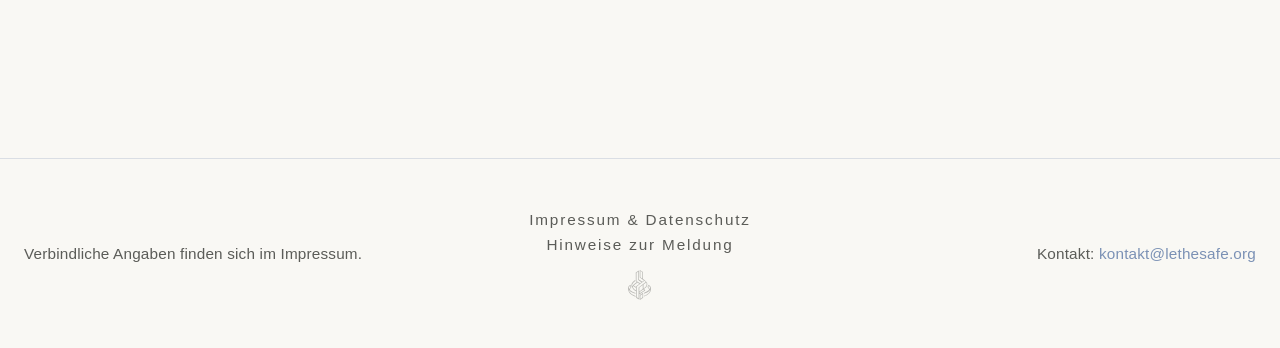
==== commit 20cffa97: "Add security disclosure page and link it from footer, sitemap, and core references" ====
--- a/bedienung.html
+++ b/bedienung.html
@@ -148,7 +148,8 @@
       </span>
       <div class="ls-symbol-footer-wrap">
         <nav class="ls-footer-nav">
-          <a href="impressum.html">Impressum &amp; Datenschutz</a>
+          <a href="impressum.html">Impressum &amp; Datenschutz</a><br>
+          <a href="security.html">Hinweise zur Meldung</a>
         </nav>
         <img class="ls-symbol-mark ls-symbol-footer" src="assets/images/lethesafe-symbol.svg" alt="" aria-hidden="true" loading="lazy" />
       </div>
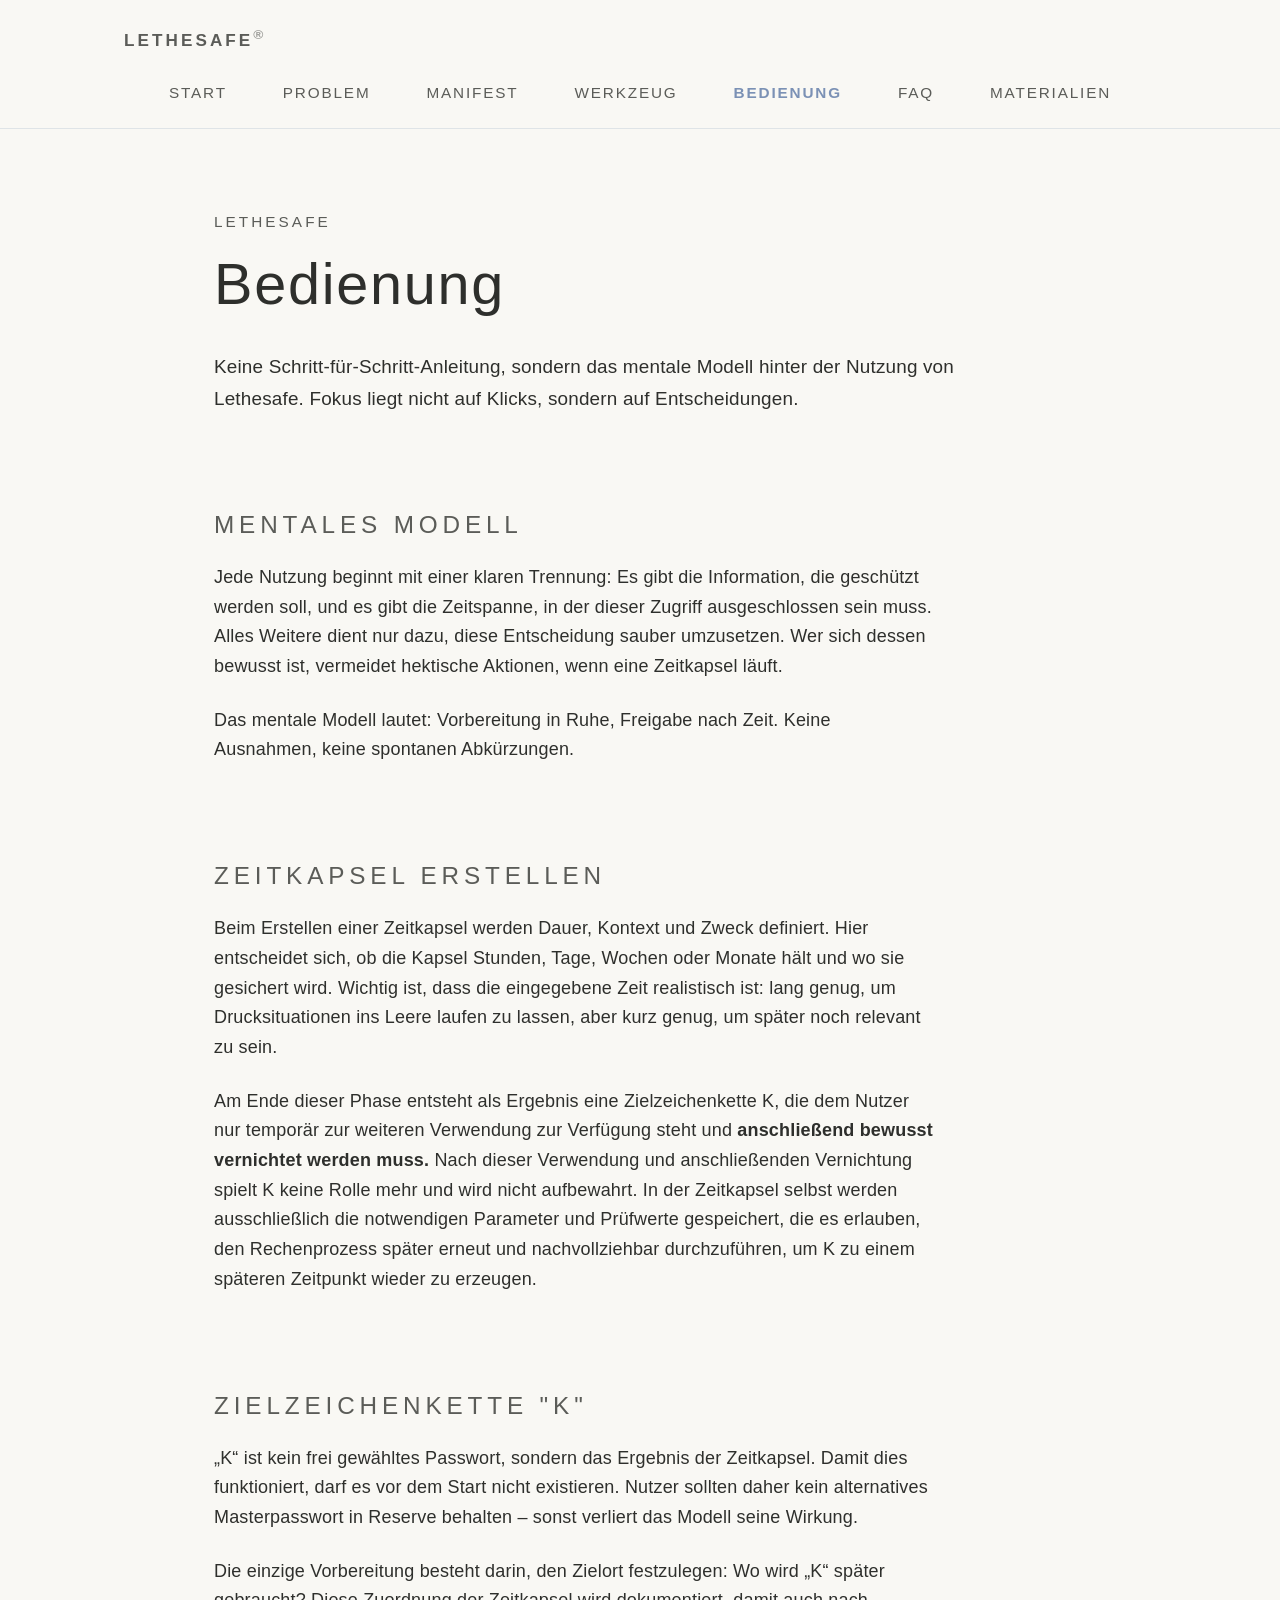
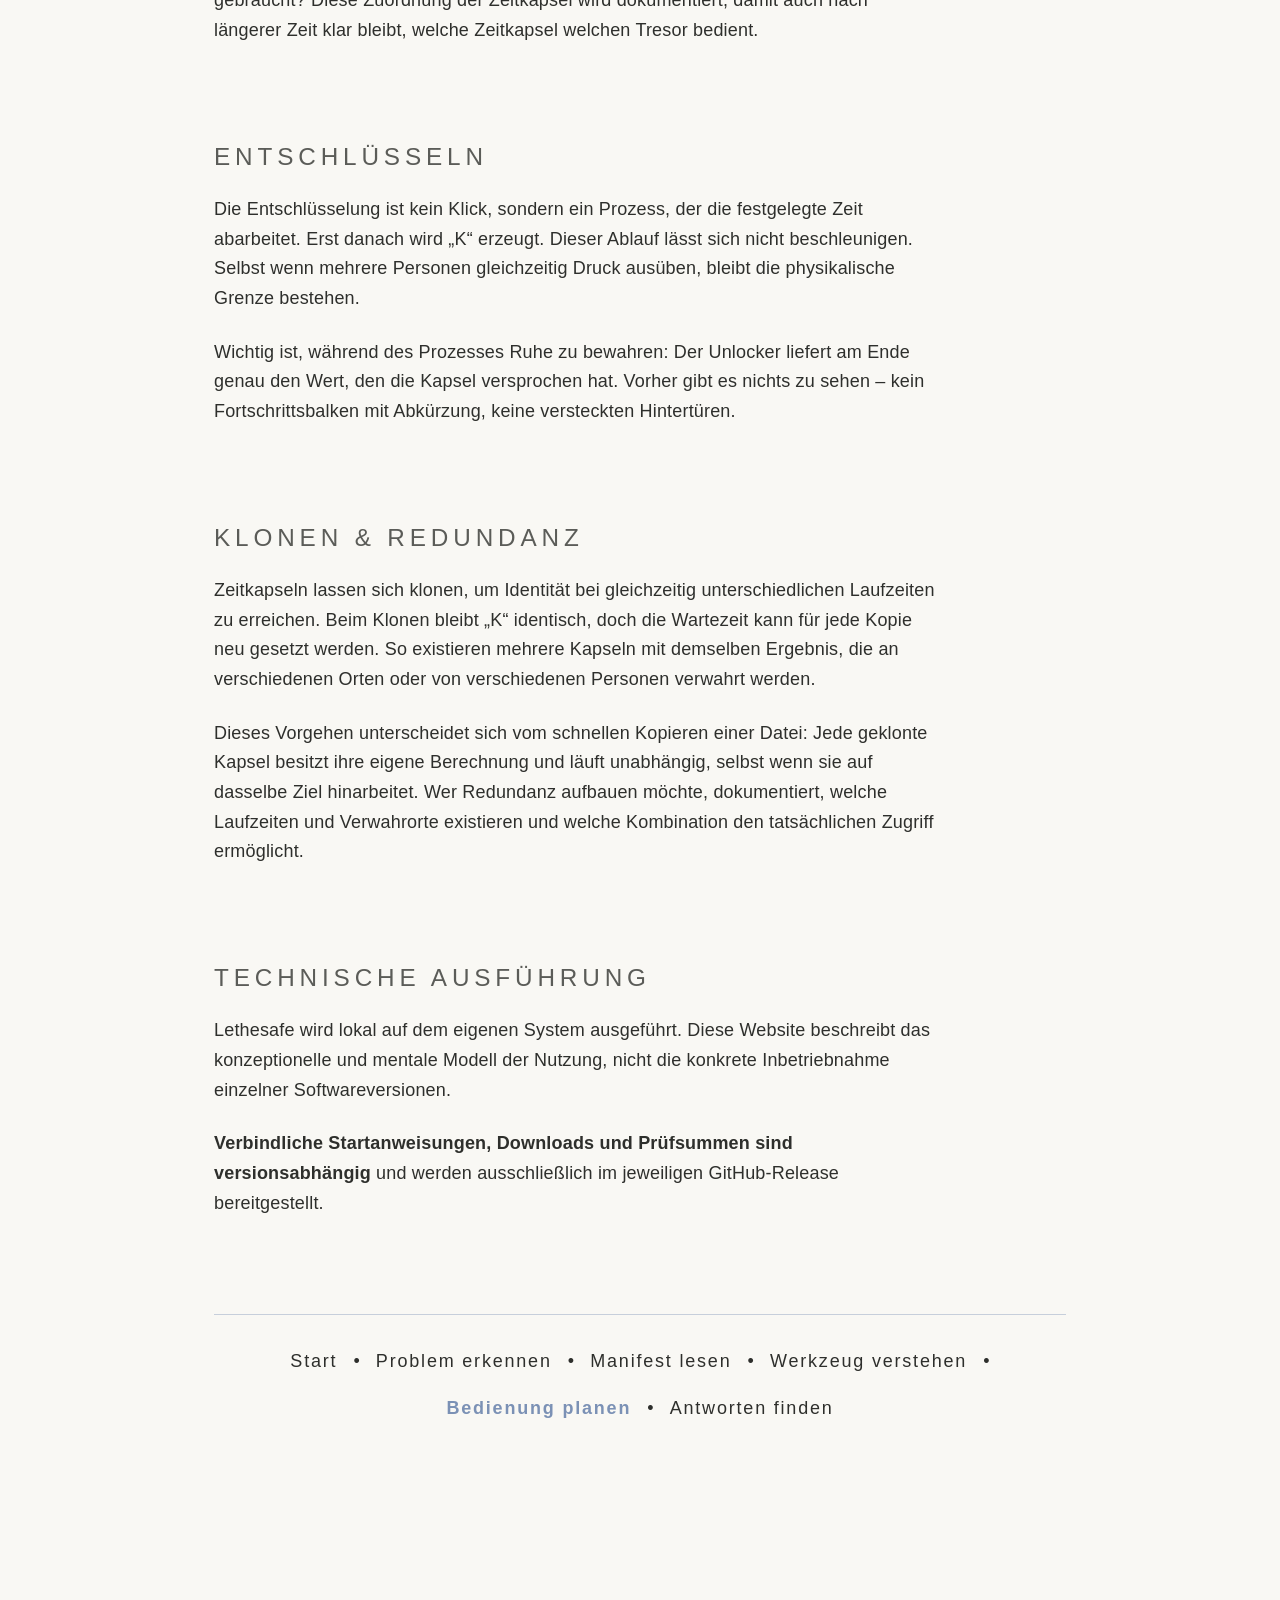
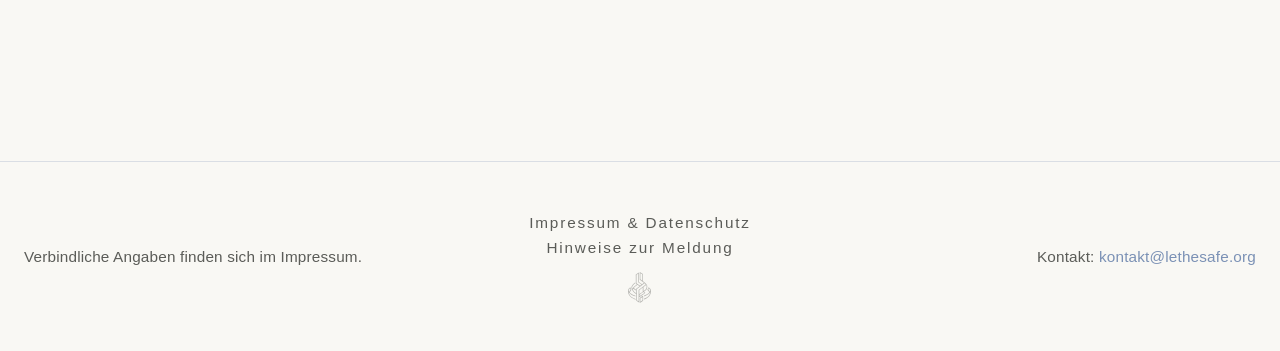
==== commit 095e9e0f: "Apply the registered trademark designation (®) to website branding and governance documentation. Add" ====
--- a/bedienung.html
+++ b/bedienung.html
@@ -9,6 +9,7 @@
     content="Diese Seite beschreibt das mentale Modell hinter der Nutzung von Lethesafe. Fokus liegt auf Entscheidungen, Zeitplanung und verantwortungsvoller Anwendung, nicht auf Klickanleitungen." />
 
   <title>Lethesafe – Bedienung</title>
+  <link rel="icon" href="assets/images/lethesafe-seal-flat.svg" type="image/svg+xml">
   <link rel="canonical" href="https://lethesafe.org/bedienung.html">
   <link rel="alternate" hreflang="de" href="https://lethesafe.org/bedienung.html">
   <link rel="stylesheet" href="style.css" />
@@ -17,7 +18,7 @@
 <body>
   <header class="ls-header">
     <div class="ls-header-inner">
-      <a class="ls-brand" href="index.html">Lethesafe<sup style="font-size:0.35em; opacity:0.6;">&trade;</sup></a>
+      <a class="ls-brand" href="index.html">Lethesafe<sup style="font-size:0.8em; opacity:0.6;">&reg;</sup></a>
       <nav class="ls-nav" aria-label="Hauptnavigation">
         <a href="index.html">Start</a>
         <a href="problem.html">Problem</a>
--- a/style.css
+++ b/style.css
@@ -169,6 +169,10 @@
   max-width: 860px;
 }
 
+.timeline-explainer {
+ margin-top: 42px;
+}
+
 .timeline .line {
   flex: 1 1 100%;
   height: 1px;
@@ -180,6 +184,12 @@
   color: var(--muted);
   font-size: 0.9rem;
   letter-spacing: 0.3em;
+}
+
+.timeline-marker {
+  font-size: 2rem;
+  line-height: 1;
+  filter: drop-shadow(0 0 4px rgba(255, 221, 85, 0.3));
 }
 
 .list-inline {
